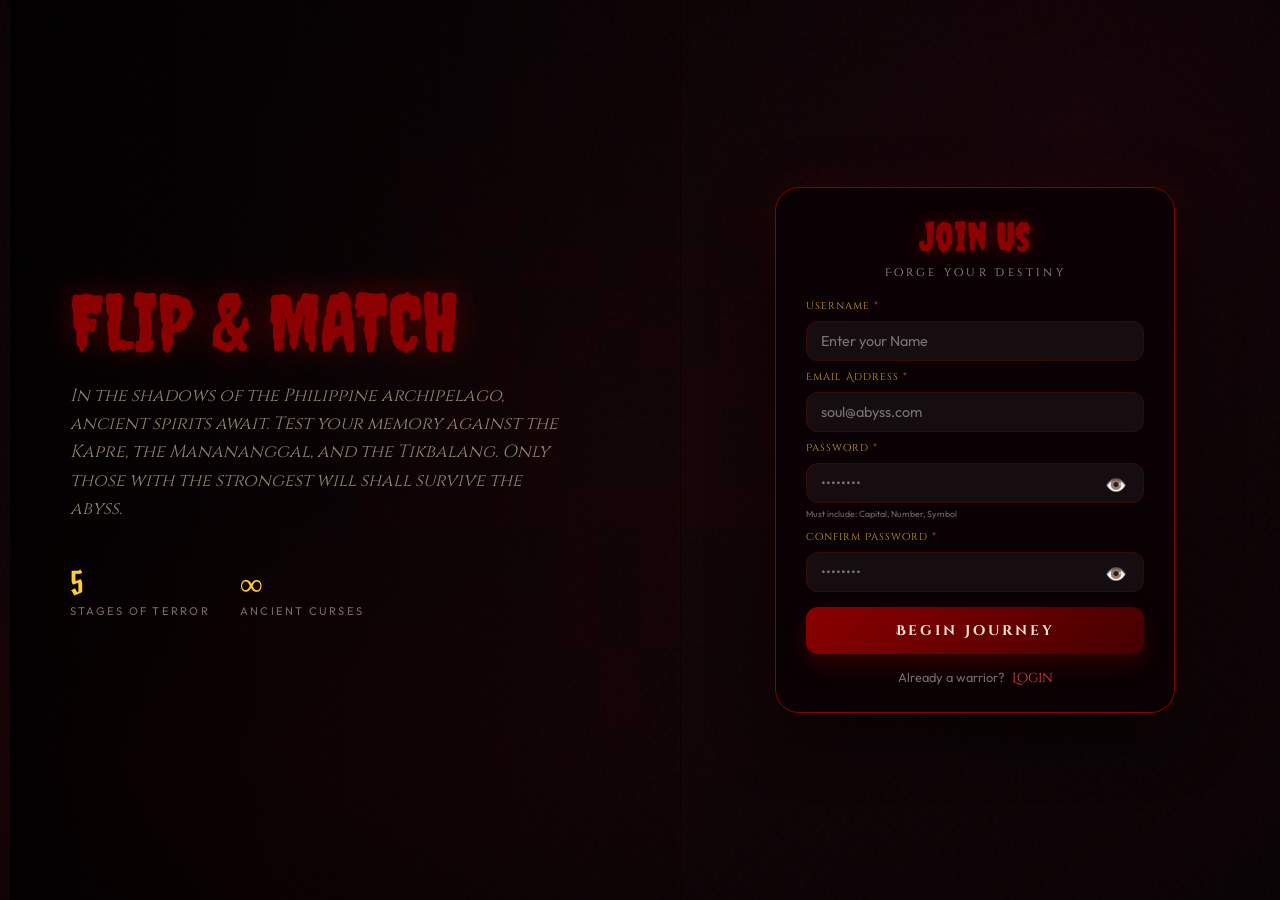
==== auth.html @ 0cf6e31e "updated reset dashboard/history" ====
<!DOCTYPE html>
<html lang="en">
<head>
    <meta charset="UTF-8">
    <meta name="viewport" content="width=device-width, initial-scale=1.0">
    <title>FLIP & MATCH — Authentication</title>
    <link rel="stylesheet" href="style.css">
    <link href="https://fonts.googleapis.com/css2?family=Cinzel+Decorative:wght@400;700;900&family=Cinzel:wght@400;600;700&family=Creepster&family=Pirata+One&family=Outfit:wght@300;400;600&display=swap" rel="stylesheet">
    <style>
        body {
            display: flex;
            align-items: center;
            justify-content: center;
            min-height: 100vh;
            background: var(--shadow);
            margin: 0;
            overflow-x: hidden;
            font-family: 'Outfit', sans-serif;
        }

        .main-container {
            display: flex;
            width: 100%;
            min-height: 100vh;
            position: relative;
            z-index: 10;
        }

        .left-panel {
            display: none; /* Hidden on mobile */
            flex: 1;
            flex-direction: column;
            justify-content: center;
            padding: 60px;
            background: linear-gradient(to right, rgba(0,0,0,0.8), transparent);
            border-right: 1px solid rgba(139, 0, 0, 0.1);
            position: relative;
            overflow: hidden;
        }

        .right-panel {
            flex: 1;
            display: flex;
            align-items: center;
            justify-content: center;
            padding: 20px;
        }

        .auth-wrapper {
            width: 100%;
            max-width: 420px;
            padding: 10px;
        }

        @media (min-width: 992px) {
            .left-panel {
                display: flex;
            }
        }

        /* Cinematic Left Panel Content */
        .brand-section {
            animation: fadeIn 1.5s ease;
        }

        .brand-title {
            font-family: 'Creepster', cursive;
            font-size: 5rem;
            color: var(--blood);
            line-height: 1;
            margin-bottom: 20px;
            text-shadow: 0 0 30px rgba(139, 0, 0, 0.6);
        }

        .brand-lore {
            font-family: 'Cinzel', serif;
            font-size: 1.1rem;
            color: var(--bone-dim);
            max-width: 500px;
            line-height: 1.6;
            font-style: italic;
            opacity: 0.8;
        }

        .brand-stats {
            margin-top: 40px;
            display: flex;
            gap: 30px;
        }

        .stat-item {
            display: flex;
            flex-direction: column;
        }

        .stat-val {
            font-family: 'Pirata One', cursive;
            font-size: 2rem;
            color: var(--gold);
        }

        .stat-label {
            font-size: 0.7rem;
            text-transform: uppercase;
            letter-spacing: 0.2em;
            color: var(--ash);
        }

        .auth-card {
            background: rgba(10, 2, 4, 0.85);
            border: 1px solid var(--blood);
            border-radius: 24px;
            padding: 25px 30px;
            backdrop-filter: blur(20px);
            box-shadow: 0 20px 60px rgba(0, 0, 0, 0.8), 0 0 40px rgba(139, 0, 0, 0.2);
            text-align: center;
            animation: cardAppear 0.8s cubic-bezier(0.16, 1, 0.3, 1);
        }

        @keyframes cardAppear {
            from { opacity: 0; transform: translateY(30px) scale(0.95); }
            to { opacity: 1; transform: translateY(0) scale(1); }
        }

        .auth-logo {
            font-family: 'Creepster', cursive;
            font-size: 2.5rem;
            color: var(--blood);
            margin-bottom: 5px;
            text-shadow: 0 0 20px rgba(139, 0, 0, 0.6);
        }

        .auth-subtitle {
            font-family: 'Cinzel Decorative', serif;
            font-size: 0.7rem;
            letter-spacing: 0.3em;
            color: var(--bone-dim);
            margin-bottom: 20px;
        }

        .form-group {
            margin-bottom: 10px;
            text-align: left;
        }

        .form-label {
            display: block;
            font-family: 'Cinzel Decorative', serif;
            font-size: 0.6rem;
            color: var(--gold-dim);
            margin-bottom: 8px;
            letter-spacing: 0.1em;
        }

        .input-container {
            position: relative;
        }

        .auth-input {
            width: 100%;
            background: rgba(255, 255, 255, 0.05);
            border: 1px solid rgba(139, 0, 0, 0.3);
            border-radius: 12px;
            padding: 10px 14px;
            color: var(--bone);
            font-family: 'Outfit', sans-serif;
            font-size: 0.9rem;
            transition: all 0.3s;
        }

        .auth-input:focus {
            outline: none;
            border-color: var(--blood-bright);
            background: rgba(255, 255, 255, 0.08);
            box-shadow: 0 0 15px rgba(139, 0, 0, 0.3);
        }

        .auth-btn-main {
            width: 100%;
            padding: 14px;
            margin-top: 5px;
            font-family: 'Cinzel Decorative', serif;
            font-weight: 700;
            font-size: 0.9rem;
            letter-spacing: 0.2em;
            background: linear-gradient(135deg, #8b0000 0%, #450000 100%);
            color: var(--bone);
            border: none;
            border-radius: 12px;
            cursor: pointer;
            transition: all 0.3s;
            box-shadow: 0 10px 25px rgba(139, 0, 0, 0.3);
        }

        .auth-btn-main:hover {
            transform: translateY(-2px);
            box-shadow: 0 15px 35px rgba(139, 0, 0, 0.5);
            filter: brightness(1.2);
        }

        .auth-switch {
            margin-top: 15px;
            font-size: 0.8rem;
            color: var(--ash);
        }

        .auth-link {
            color: var(--blood-bright);
            text-decoration: none;
            font-family: 'Cinzel Decorative', serif;
            margin-left: 5px;
            cursor: pointer;
            transition: color 0.2s;
        }

        .auth-link:hover {
            color: var(--gold);
        }

        .back-link {
            display: inline-block;
            margin-top: 25px;
            color: var(--ash);
            text-decoration: none;
            font-size: 0.7rem;
            text-transform: uppercase;
            letter-spacing: 0.1em;
            transition: color 0.2s;
        }

        .back-link:hover {
            color: var(--bone);
        }

        .toggle-password {
            position: absolute;
            right: 12px;
            top: 22px;
            transform: translateY(-50%);
            background: none;
            border: none;
            color: var(--ash);
            cursor: pointer;
            font-size: 1.1rem;
            padding: 5px;
        }

        .error-msg {
            display: none;
            color: var(--blood-bright);
            font-size: 0.6rem;
            margin-top: 5px;
            font-family: 'Cinzel', serif;
            letter-spacing: 0.05em;
            animation: fadeIn 0.3s ease;
        }

        .form-group.invalid .error-msg {
            display: block;
        }

        .form-group.invalid .auth-input {
            border-color: var(--blood-bright);
            background: rgba(139, 0, 0, 0.1);
        }

        /* Decorative elements */
        .bg-pentagram {
            position: fixed;
            font-size: 40rem;
            color: var(--blood);
            opacity: 0.03;
            z-index: 1;
            pointer-events: none;
            animation: rotate 60s linear infinite;
        }

        @keyframes rotate {
            from { transform: rotate(0deg); }
            to { transform: rotate(360deg); }
        }
    </style>
</head>
<body>
    <div class="bg-pentagram">⛧</div>
    <div class="drops" id="drops"></div>
    
    <div class="main-container">
        <!-- LEFT PANEL: Brand & Cinematic Content -->
        <div class="left-panel">
            <div class="brand-section">
                <div class="brand-title">FLIP & MATCH</div>
                <p class="brand-lore">
                    In the shadows of the Philippine archipelago, ancient spirits await. 
                    Test your memory against the Kapre, the Manananggal, and the Tikbalang. 
                    Only those with the strongest will shall survive the abyss.
                </p>
                
                <div class="brand-stats">
                    <div class="stat-item">
                        <span class="stat-val">5</span>
                        <span class="stat-label">Stages of Terror</span>
                    </div>
                    <div class="stat-item">
                        <span class="stat-val">∞</span>
                        <span class="stat-label">Ancient Curses</span>
                    </div>
                </div>
            </div>
        </div>

        <!-- RIGHT PANEL: Authentication -->
        <div class="right-panel">
            <div class="auth-wrapper">
        <!-- LOGIN PANEL -->
        <form id="loginPanel" class="auth-card" style="display: none;" onsubmit="handleLoginAction(event)">
            <div class="auth-logo">Flip & Match</div>
            <div class="auth-subtitle">Enter the Darkness</div>
            
            <div class="form-group">
                <label class="form-label">Username or Email <span style="color:var(--blood-bright)">*</span></label>
                <div class="input-container">
                    <input type="text" id="loginIdentifier" class="auth-input" placeholder="Your identity..." required>
                </div>
                <span class="error-msg">This field is required warrior!</span>
            </div>
            
            <div class="form-group">
                <label class="form-label">Password <span style="color:var(--blood-bright)">*</span></label>
                <div class="input-container">
                    <input type="password" id="loginPassword" class="auth-input" placeholder="••••••••" required>
                    <button type="button" class="toggle-password" onclick="togglePass('loginPassword', this)">👁️</button>
                </div>
                <span class="error-msg">Speak the secret word! (Required)</span>
            </div>
            
            <div class="form-group" style="margin-top: -10px; margin-bottom: 25px;">
                <span class="auth-link" style="font-size: 0.65rem; opacity: 0.8;" onclick="handleForgotPass()">Forgot Password?</span>
            </div>
            
            <button type="submit" class="auth-btn-main">Login to Battle</button>
            
            <div class="auth-switch">
                New to the abyss? <span class="auth-link" onclick="toggleAuth('register')">Create Account</span>
            </div>
        </form>

        <!-- REGISTER PANEL -->
        <form id="registerPanel" class="auth-card" onsubmit="handleRegisterAction(event)">
            <div class="auth-logo">Join Us</div>
            <div class="auth-subtitle">Forge your Destiny</div>
            
            <div class="form-group">
                <label class="form-label">Username <span style="color:var(--blood-bright)">*</span></label>
                <div class="input-container">
                    <input type="text" id="regUsername" class="auth-input" placeholder="Enter your Name" required>
                </div>
                <span class="error-msg">You must have a name to survive.</span>
            </div>
            
            <div class="form-group">
                <label class="form-label">Email Address <span style="color:var(--blood-bright)">*</span></label>
                <div class="input-container">
                    <input type="email" id="regEmail" class="auth-input" placeholder="soul@abyss.com" required>
                </div>
                <span class="error-msg">A soul needs an email address.</span>
            </div>
            
            <div class="form-group">
                <label class="form-label">Password <span style="color:var(--blood-bright)">*</span></label>
                <div class="input-container">
                    <input type="password" id="regPassword" class="auth-input" placeholder="••••••••" required>
                    <button type="button" class="toggle-password" onclick="togglePass('regPassword', this)">👁️</button>
                </div>
                <div id="pwRequirements" style="font-size: 0.55rem; color: var(--ash); margin-top: 5px; line-height: 1.4;">
                    Must include: <span id="reqCap">Capital</span>, <span id="reqNum">Number</span>, <span id="reqSym">Symbol</span>
                </div>
                <span class="error-msg">Password is required!</span>
            </div>

            <div class="form-group">
                <label class="form-label">Confirm Password <span style="color:var(--blood-bright)">*</span></label>
                <div class="input-container">
                    <input type="password" id="regPasswordConfirm" class="auth-input" placeholder="••••••••" required>
                    <button type="button" class="toggle-password" onclick="togglePass('regPasswordConfirm', this)">👁️</button>
                </div>
                <span class="error-msg">Please confirm your password.</span>
            </div>
            
            <button type="submit" class="auth-btn-main">Begin Journey</button>
            
            <div class="auth-switch">
                Already a warrior? <span class="auth-link" onclick="toggleAuth('login')">Login</span>
            </div>
        </form>
            </div> <!-- End of auth-wrapper -->
        </div> <!-- End of right-panel -->
    </div> <!-- End of main-container -->

    <script src="api.js"></script>
    <script>
        function toggleAuth(mode) {
            const login = document.getElementById('loginPanel');
            const register = document.getElementById('registerPanel');
            
            if (mode === 'register') {
                login.style.display = 'none';
                register.style.display = 'block';
            } else {
                login.style.display = 'block';
                register.style.display = 'none';
            }
        }

        function togglePass(id, btn) {
            const input = document.getElementById(id);
            if (input.type === 'password') {
                input.type = 'text';
                btn.textContent = '🙈';
            } else {
                input.type = 'password';
                btn.textContent = '👁️';
            }
        }

        async function handleLoginAction(e) {
            if (e) e.preventDefault();
            
            // Clear previous errors
            document.querySelectorAll('.form-group').forEach(g => g.classList.remove('invalid'));

            const id = document.getElementById('loginIdentifier').value;
            const pass = document.getElementById('loginPassword').value;
            
            let hasError = false;
            if (!id) {
                document.getElementById('loginIdentifier').closest('.form-group').classList.add('invalid');
                hasError = true;
            }
            if (!pass) {
                document.getElementById('loginPassword').closest('.form-group').classList.add('invalid');
                hasError = true;
            }

            if (hasError) return;
            
            const btn = document.querySelector('#loginPanel .auth-btn-main');
            btn.disabled = true;
            btn.textContent = 'Verifying...';
            
            const result = await gameAPI.login(id, pass);
            
            if (result.success) {
                // Clear old game data to ensure fresh start for new user
                localStorage.removeItem('flipmatch_progress');
                localStorage.removeItem('flipmatch_stats');
                localStorage.removeItem('flipmatch_inventory');
                window.location.href = 'index.html';
            } else {
                alert(result.error);
                btn.disabled = false;
                btn.textContent = 'Login to Battle';
            }
        }

        async function handleRegisterAction(e) {
            if (e) e.preventDefault();

            // Clear previous errors
            document.querySelectorAll('.form-group').forEach(g => g.classList.remove('invalid'));

            const user = document.getElementById('regUsername').value;
            const email = document.getElementById('regEmail').value;
            const pass = document.getElementById('regPassword').value;
            const confirmPass = document.getElementById('regPasswordConfirm').value;
            
            let hasError = false;
            if (!user) {
                document.getElementById('regUsername').closest('.form-group').classList.add('invalid');
                hasError = true;
            }
            if (!email) {
                document.getElementById('regEmail').closest('.form-group').classList.add('invalid');
                hasError = true;
            }
            if (!pass) {
                document.getElementById('regPassword').closest('.form-group').classList.add('invalid');
                hasError = true;
            }
            if (!confirmPass) {
                document.getElementById('regPasswordConfirm').closest('.form-group').classList.add('invalid');
                hasError = true;
            }

            if (hasError) return;

            if (pass !== confirmPass) {
                alert('Passwords do not match');
                return;
            }

            // Security Validation
            const hasCap = /[A-Z]/.test(pass);
            const hasNum = /[0-9]/.test(pass);
            const hasSym = /[!@#$%^&*(),.?":{}|<>]/.test(pass);

            if (!hasCap || !hasNum || !hasSym) {
                alert('Password must contain at least one capital letter, one number, and one symbol.');
                return;
            }
            
            const btn = document.querySelector('#registerPanel .auth-btn-main');
            btn.disabled = true;
            btn.textContent = 'Creating...';
            
            const result = await gameAPI.register(user, email, pass);
            
            if (result.success) {
                // Clear old game data for new warrior
                localStorage.removeItem('flipmatch_progress');
                localStorage.removeItem('flipmatch_stats');
                localStorage.removeItem('flipmatch_inventory');
                
                alert('Registration successful! Please login to start your journey.');
                btn.disabled = false;
                btn.textContent = 'Begin Journey';
                toggleAuth('login');
            } else {
                alert(result.error);
                btn.disabled = false;
                btn.textContent = 'Begin Journey';
            }
        }

        function handleForgotPass() {
            alert('To reset your password, please contact the game administrator or check your recovery email for instructions.');
        }

        // Real-time validation feedback
        document.getElementById('regPassword').addEventListener('input', function(e) {
            const v = e.target.value;
            document.getElementById('reqCap').style.color = /[A-Z]/.test(v) ? '#2ecc71' : 'var(--ash)';
            document.getElementById('reqNum').style.color = /[0-9]/.test(v) ? '#2ecc71' : 'var(--ash)';
            document.getElementById('reqSym').style.color = /[!@#$%^&*(),.?":{}|<>]/.test(v) ? '#2ecc71' : 'var(--ash)';
        });

        // Auto redirect if already logged in
        if (gameAPI.isAuthenticated()) {
            window.location.href = 'index.html';
        }

        // Atmospheric Drops
        function spawnDrops(){
            const c=document.getElementById('drops');
            if (!c) return;
            c.innerHTML = '';
            const syms=['🩸','·','∘','⛧','✦','*','♱'];
            for(let i=0;i<35;i++){
                const d=document.createElement('div');
                d.className='drop'; d.textContent=syms[Math.floor(Math.random()*syms.length)];
                d.style.left=Math.random()*100+'vw';
                d.style.fontSize=(0.4+Math.random()*0.9)+'rem';
                d.style.animationDuration=(12+Math.random()*18)+'s';
                d.style.animationDelay='-'+(Math.random()*15)+'s';
                const colors = ['rgba(180,0,0,0.4)', 'rgba(220,50,50,0.3)', 'rgba(120,120,120,0.3)'];
                d.style.color=colors[Math.floor(Math.random()*colors.length)];
                c.appendChild(d);
            }
        }
        window.addEventListener('DOMContentLoaded', spawnDrops);
    </script>
</body>
</html>
---- style.css ----
/* ════════════════════════════════════════════
   ROOT TOKENS
════════════════════════════════════════════ */
:root {
  --blood:        #8b0000;
  --blood-bright: #e74c3c;
  --blood-glow:   rgba(231,76,60,0.5);
  --shadow:       #050102;
  --ink:          #0a0204;
  --glass:        rgba(10, 2, 4, 0.75);
  --glass-bright: rgba(139, 0, 0, 0.1);
  --bone:         #f5e6d3;
  --bone-dim:     #b0a08a;
  --ash:          #7a6a6a;
  --player-clr:   #00d2ff;
  --ai-clr:       #ff4d4d;
  --gold:         #ffcc33;
  --gold-dim:     #c5a02a;
  --heal-clr:     #2ecc71;
  --poison-clr:   #a362ea;
  --card-back:    #150406;
  --card-front:   #080102;
  --border-clr:   rgba(139, 0, 0, 0.3);
 
  --stage-1: #8b0000;
  --stage-2: #5c0099;
  --stage-3: #004488;
  --stage-4: #008844;
  --stage-5: #880000;
}
 
* { 
  box-sizing: border-box; 
  margin: 0; padding: 0; 
  -webkit-tap-highlight-color: transparent;
}
 
html { 
  scroll-behavior: smooth; 
  overflow-x: hidden;
  width: 100%;
}
 
body {
  background: var(--shadow);
  color: var(--bone);
  font-family: 'Crimson Text', serif;
  min-height: 100vh;
  width: 100%;
  overflow-x: hidden;
  cursor: url("data:image/svg+xml,%3Csvg xmlns='http://www.w3.org/2000/svg' width='20' height='20'%3E%3Ccircle cx='10' cy='10' r='5' fill='%238b0000' opacity='0.9'/%3E%3Ccircle cx='10' cy='10' r='2' fill='%23ff0000'/%3E%3C/svg%3E") 10 10, pointer;
  position: relative;
}
 
/* Atmospheric background layers */
body::before {
  content: '';
  position: fixed; inset: 0; z-index: 0; pointer-events: none;
  background:
    radial-gradient(ellipse 70% 50% at 15% 85%, rgba(139,0,0,0.12) 0%, transparent 65%),
    radial-gradient(ellipse 50% 70% at 85% 15%, rgba(80,0,30,0.14) 0%, transparent 65%),
    radial-gradient(ellipse 100% 100% at 50% 50%, rgba(18,4,6,1) 0%, rgba(4,0,2,1) 100%);
}
 
/* Grain overlay */
body::after {
  content: '';
  position: fixed; inset: 0; z-index: 0; pointer-events: none; opacity: 0.45;
  background-image: url("data:image/svg+xml,%3Csvg viewBox='0 0 256 256' xmlns='http://www.w3.org/2000/svg'%3E%3Cfilter id='n'%3E%3CfeTurbulence type='fractalNoise' baseFrequency='0.85' numOctaves='4' stitchTiles='stitch'/%3E%3C/filter%3E%3Crect width='100%25' height='100%25' filter='url(%23n)' opacity='0.05'/%3E%3C/svg%3E");
  animation: grain 0.4s steps(2) infinite;
}
@keyframes grain {
  0%,100% { transform: translate(0,0); }
  25%     { transform: translate(-2px,1px); }
  50%     { transform: translate(1px,-2px); }
  75%     { transform: translate(-1px,-1px); }
}
 
/* ════════════════════════════════════════════
   SCREEN MANAGEMENT
════════════════════════════════════════════ */
.screen {
  display: none;
  position: relative; z-index: 1;
  min-height: 100vh;
}
.screen.active { display: flex; flex-direction: column; align-items: center; }

/* ════════════════════════════════════════════
   BACKEND: AUTH STATUS & HEADER
════════════════════════════════════════════ */
.auth-status-header {
  width: fit-content;
  margin: 10px 0 10px 15px;
  animation: fadeIn 1s ease 0.8s both;
  display: flex;
  flex-direction: column;
  align-items: flex-start;
}

.auth-prompt-box {
  width: 100%;
  background: rgba(139, 0, 0, 0.05);
  border: 1px dashed var(--border-clr);
  border-radius: 16px;
  padding: 25px;
  display: flex;
  flex-direction: column;
  align-items: center;
  justify-content: center;
  gap: 15px;
  transition: all 0.3s;
}

.auth-prompt-box:hover {
  background: rgba(139, 0, 0, 0.1);
  border-color: var(--blood);
}

.auth-prompt-text {
  font-size: 0.75rem;
  color: var(--ash);
  font-style: italic;
}

.auth-link-btn {
  display: inline-block;
  padding: 12px 30px;
  font-size: 0.7rem;
  text-decoration: none;
}

.user-profile-badge {
  display: flex;
  justify-content: flex-start;
  align-items: center;
  width: auto;
  background: transparent;
  border: none;
  padding: 8px 0;
  transition: all 0.3s;
}

/* Match History Items */
.history-item {
  background: rgba(139, 0, 0, 0.05);
  border: 1px solid rgba(139, 0, 0, 0.15);
  border-radius: 12px;
  padding: 16px;
  margin-bottom: 12px;
  display: flex;
  flex-direction: column;
  gap: 10px;
  transition: all 0.3s cubic-bezier(0.4, 0, 0.2, 1);
  position: relative;
  overflow: hidden;
}

.history-item::before {
  content: '';
  position: absolute;
  left: 0; top: 0; bottom: 0;
  width: 4px;
  background: var(--blood);
  opacity: 0.5;
}

.history-item:hover {
  background: rgba(139, 0, 0, 0.1);
  border-color: var(--blood-bright);
  transform: translateX(5px);
  box-shadow: 0 5px 15px rgba(0,0,0,0.3);
}

.hi-main {
  display: flex;
  justify-content: space-between;
  align-items: center;
}

.hi-result {
  font-family: 'Cinzel Decorative', serif;
  font-weight: bold;
  font-size: 0.8rem;
  letter-spacing: 0.05em;
  padding: 4px 12px;
  border-radius: 4px;
  text-transform: uppercase;
}

.hi-result.win { 
  color: var(--gold); 
  background: rgba(255, 204, 51, 0.1);
  border: 1px solid rgba(255, 204, 51, 0.2);
}

.hi-result.lose { 
  color: var(--blood-bright); 
  background: rgba(139, 0, 0, 0.1);
  border: 1px solid rgba(139, 0, 0, 0.2);
}

.hi-stage {
  color: var(--bone);
  font-family: 'Cinzel Decorative', serif;
  font-size: 0.75rem;
  text-transform: uppercase;
}

.hi-details {
  display: grid;
  grid-template-columns: repeat(3, 1fr);
  gap: 10px;
  font-size: 0.65rem;
  color: var(--bone-dim);
  border-top: 1px solid rgba(255,255,255,0.05);
  padding-top: 8px;
}

.hi-detail-item {
  display: flex;
  flex-direction: column;
  gap: 2px;
}

.hi-label {
  color: var(--ash);
  font-size: 0.55rem;
  text-transform: uppercase;
}

.hi-date {
  font-size: 0.6rem;
  color: var(--ash);
  text-align: right;
  font-style: italic;
  margin-top: 4px;
}

.user-badge-content {
  display: flex;
  align-items: center;
  gap: 15px;
}

.user-badge-avatar {
  font-size: 1.8rem;
  filter: drop-shadow(0 0 8px var(--blood));
}

.user-badge-info {
  display: flex;
  flex-direction: column;
  text-align: left;
}

.user-badge-name {
  font-family: 'Cinzel Decorative', serif;
  font-size: 0.9rem;
  color: var(--gold);
  font-weight: bold;
}

.user-badge-tag {
  font-size: 0.6rem;
  color: var(--ash);
  letter-spacing: 0.05em;
}

.logout-minimal-btn {
  background: transparent;
  border: 1px solid rgba(139, 0, 0, 0.4);
  color: var(--ash);
  padding: 6px 12px;
  border-radius: 6px;
  font-size: 0.55rem;
  font-family: 'Cinzel Decorative', serif;
  cursor: pointer;
  transition: all 0.2s;
}

.logout-minimal-btn:hover {
  background: var(--blood);
  color: var(--bone);
  border-color: var(--blood-bright);
}

/* ════════════════════════════════════════════
   TITLE SCREEN
════════════════════════════════════════════ */
#titleScreen {
  justify-content: center;
  padding: 20px 20px 40px;
  gap: 0;
}
 
.title-bg-art {
  position: fixed; inset: 0; z-index: 0;
  display: flex; align-items: center; justify-content: center;
  font-size: 28vw; opacity: 0.03; pointer-events: none;
  animation: titleDrift 12s ease-in-out infinite alternate;
  filter: blur(2px);
}
@keyframes titleDrift {
  from { transform: scale(1) rotate(-3deg); }
  to   { transform: scale(1.08) rotate(3deg); }
}
 
.title-content {
  position: relative; z-index: 1;
  display: flex; flex-direction: column; align-items: center;
  gap: 12px; text-align: center; 
  width: 100%;
  max-width: 600px;
  padding: 0 15px;
}
 
.title-eyebrow {
  font-family: 'Cinzel Decorative', serif;
  font-weight: 700;
  font-size: 0.9rem;
  letter-spacing: 0.4em;
  color: var(--blood-bright);
  text-transform: uppercase;
  animation: fadeInDown 0.8s ease both;
  text-shadow: 0 0 10px rgba(139,0,0,0.3);
}
.game-title {
  font-family: 'Creepster', cursive;
  font-size: clamp(2rem, 10vw, 4.5rem);
  color: var(--blood);
  line-height: 1.05;
  letter-spacing: 0.05em;
  text-transform: uppercase;
  text-shadow:
    0 0 20px rgba(139,0,0,1),
    0 0 40px rgba(139,0,0,0.8),
    0 0 80px rgba(139,0,0,0.4),
    4px 4px 0 #000;
  animation: titlePulse 3s ease-in-out infinite alternate, fadeInDown 1s ease 0.2s both;
  filter: drop-shadow(0 0 10px rgba(0,0,0,0.5));
  word-wrap: break-word;
  max-width: 100%;
}
@keyframes titlePulse {
  from { text-shadow: 0 0 40px rgba(139,0,0,1), 0 0 80px rgba(139,0,0,0.5), 3px 3px 0 #000; }
  to   { text-shadow: 0 0 60px rgba(192,57,43,1), 0 0 120px rgba(192,57,43,0.7), 0 0 200px rgba(139,0,0,0.3), 3px 3px 0 #000; }
}
.title-sub {
  font-size: clamp(0.85rem, 2.5vw, 1.1rem);
  font-style: italic; color: var(--bone-dim);
  letter-spacing: 0.08em;
  animation: fadeInDown 1s ease 0.4s both;
}
 
.title-divider {
  width: 80%; max-width: 400px; height: 1px;
  background: linear-gradient(90deg, transparent, var(--blood), transparent);
  animation: fadeIn 1s ease 0.6s both;
}
 
.title-story {
  font-size: 0.9rem; color: var(--bone-dim); font-style: italic;
  max-width: 400px; line-height: 1.6;
  animation: fadeIn 1s ease 0.8s both;
}

/* User Header (Logged in) */
.user-header {
  display: flex;
  justify-content: space-between;
  align-items: center;
  background: rgba(0, 0, 0, 0.6);
  border: 1px solid var(--gold);
  border-radius: 12px;
  padding: 10px 20px;
  width: 100%;
  max-width: 380px;
  margin-bottom: 10px;
}

.user-header-info {
  display: flex;
  align-items: center;
  gap: 12px;
}

.user-header-avatar {
  font-size: 1.5rem;
  filter: drop-shadow(0 0 5px var(--gold));
}

.user-header-name {
  font-family: 'Cinzel Decorative', serif;
  font-size: 0.8rem;
  color: var(--gold);
  font-weight: bold;
}

.logout-header-btn {
  background: rgba(139, 0, 0, 0.4);
  border: 1px solid var(--blood);
  color: var(--bone);
  padding: 6px 15px;
  border-radius: 6px;
  font-size: 0.55rem;
  cursor: pointer;
  font-family: 'Cinzel Decorative', serif;
  transition: all 0.2s;
}

.logout-header-btn:hover {
  background: rgba(139, 0, 0, 0.7);
  border-color: var(--blood-bright);
}
 
.title-stats-bar {
  display: flex; 
  gap: clamp(10px, 4vw, 30px);
  flex-wrap: wrap; 
  justify-content: center;
  background: rgba(0,0,0,0.65);
  border: 1px solid rgba(139,0,0,0.5);
  border-radius: 8px; 
  padding: 10px 25px;
  width: 100%;
  max-width: 480px;
  margin: 5px 0;
  animation: fadeIn 1s ease 1s both;
  box-shadow: 0 4px 15px rgba(0,0,0,0.5);
}

.ts-item {
  font-family: 'Cinzel Decorative', serif;
  font-size: 0.68rem; 
  color: var(--bone);
  letter-spacing: 0.08em;
  white-space: nowrap;
  display: flex;
  align-items: center;
}

.ts-val { 
  color: var(--blood-bright); 
  margin-right: 6px; 
  font-weight: 700; 
  font-size: 0.85rem;
  text-shadow: 0 0 5px #000, 0 0 15px rgba(139, 0, 0, 0.6);
}
 
.btn-primary {
  font-family: 'Cinzel Decorative', serif;
  font-size: 0.85rem; letter-spacing: 0.2em;
  padding: 16px 42px;
  background: linear-gradient(135deg, #8b0000 0%, #450000 100%);
  border: 1px solid rgba(231,76,60,0.6);
  color: var(--bone); border-radius: 4px; cursor: pointer;
  text-transform: uppercase;
  box-shadow: 0 4px 20px rgba(0,0,0,0.6), inset 0 0 15px rgba(231,76,60,0.2);
  transition: all 0.3s cubic-bezier(0.4, 0, 0.2, 1);
  position: relative; overflow: hidden;
  animation: fadeInUp 1s ease 1.2s both;
}
.btn-primary::after {
  content: ''; position: absolute; inset: 0;
  background: linear-gradient(90deg, transparent, rgba(255,255,255,0.1), transparent);
  transform: translateX(-100%); transition: transform 0.6s;
}
.btn-primary:hover {
  transform: translateY(-3px) scale(1.02);
  border-color: #ff4d4d;
  box-shadow: 0 10px 40px rgba(139,0,0,0.5), inset 0 0 25px rgba(231,76,60,0.3);
  color: #fff;
}
.btn-primary:hover::after { transform: translateX(100%); }
.btn-primary:active { transform: scale(0.96) translateY(0); }
 
.btn-secondary {
  font-family: 'Cinzel Decorative', serif;
  font-size: 0.65rem; letter-spacing: 0.15em;
  padding: 12px 20px;
  background: rgba(139, 0, 0, 0.08);
  backdrop-filter: blur(4px);
  border: 1px solid var(--border-clr);
  color: var(--bone-dim); border-radius: 4px; cursor: pointer;
  text-transform: uppercase; transition: all 0.25s;
  white-space: nowrap;
  flex: 1 1 auto;
  min-width: 110px;
}
.btn-secondary:hover {
  background: rgba(139, 0, 0, 0.2);
  border-color: var(--blood-bright);
  color: var(--bone);
  transform: translateY(-1px);
  box-shadow: 0 4px 15px rgba(0,0,0,0.4);
}

/* ════════════════════════════════════════════
   BACKEND: DASHBOARD & HUD
════════════════════════════════════════════ */
.dashboard-side {
  display: flex;
  flex-direction: column;
  gap: 12px;
  background: transparent;
  padding: 5px;
}

.dash-user-title {
  font-family: 'Cinzel Decorative', serif;
  font-size: 0.7rem;
  color: var(--gold);
  letter-spacing: 0.1em;
  margin-bottom: 5px;
  text-transform: uppercase;
  border-bottom: 1px solid var(--border-clr);
  padding-bottom: 5px;
}

.dash-performance {
  display: flex;
  align-items: center;
  gap: 12px;
  background: rgba(0, 0, 0, 0.3);
  border-radius: 8px;
  padding: 10px;
  border: 1px solid rgba(255, 255, 255, 0.05);
}

.perf-ring {
  width: 40px;
  height: 40px;
  border-radius: 50%;
  border: 2px solid var(--blood);
  display: flex;
  align-items: center;
  justify-content: center;
  font-family: 'Cinzel Decorative', serif;
  font-size: 0.65rem;
  color: var(--blood-bright);
  box-shadow: 0 0 8px var(--blood-glow);
}

.perf-info {
  display: flex;
  flex-direction: column;
}

.perf-label {
  font-size: 0.55rem;
  color: var(--ash);
  text-transform: uppercase;
}

.perf-val {
  font-size: 0.8rem;
  color: var(--bone);
  font-weight: bold;
}

.best-stage-card {
  background: linear-gradient(135deg, rgba(139, 0, 0, 0.1) 0%, rgba(10, 2, 4, 0.8) 100%);
  border: 1px solid rgba(139, 0, 0, 0.3);
  border-radius: 12px;
  padding: 18px;
  margin-bottom: 10px;
  position: relative;
  box-shadow: 0 10px 20px rgba(0,0,0,0.4);
}


.bsc-title {
  font-family: 'Cinzel Decorative', serif;
  font-size: 0.75rem;
  color: var(--gold);
  margin-bottom: 12px;
  letter-spacing: 0.1em;
  text-transform: uppercase;
  display: flex;
  align-items: center;
  gap: 8px;
}

.bsc-grid {
  display: grid;
  grid-template-columns: 1fr 1fr;
  gap: 15px;
}

.bsc-item {
  display: flex;
  flex-direction: column;
  gap: 3px;
}

.bsc-label {
  font-size: 0.5rem;
  color: var(--ash);
  text-transform: uppercase;
  letter-spacing: 0.05em;
}

.bsc-val {
  font-size: 0.85rem;
  color: var(--bone);
  font-family: 'Cinzel', serif;
}

.dash-section-header {
  display: flex;
  align-items: center;
  gap: 10px;
  font-family: 'Cinzel Decorative', serif;
  font-size: 0.7rem;
  color: var(--ash);
  margin: 15px 0 10px;
  letter-spacing: 0.15em;
  text-transform: uppercase;
}

.dash-section-header::after {
  content: '';
  flex: 1;
  height: 1px;
  background: linear-gradient(90deg, var(--border-clr), transparent);
}

.recent-descent-item {
  display: flex;
  justify-content: space-between;
  align-items: center;
  padding: 12px;
  background: rgba(255, 255, 255, 0.02);
  border-radius: 6px;
  margin-bottom: 6px;
  transition: background 0.2s;
  border-left: 2px solid transparent;
}

.recent-descent-item:hover {
  background: rgba(255, 255, 255, 0.05);
  border-left-color: var(--blood);
}

.rdi-stage { 
  color: var(--bone-dim); 
  font-family: 'Cinzel Decorative', serif;
  font-size: 0.65rem;
}

.rdi-pts { 
  color: var(--ash); 
  font-size: 0.55rem;
  margin-top: 2px;
}

.rdi-date { 
  color: var(--ash); 
  font-size: 0.6rem; 
  font-style: italic;
}

.history-side-list {
  display: flex;
  flex-direction: column;
  gap: 8px;
  margin-top: 5px;
}

.side-history-item {
  background: rgba(139, 0, 0, 0.05);
  border: 1px solid rgba(255, 255, 255, 0.03);
  border-radius: 8px;
  padding: 10px 12px;
  display: flex;
  flex-direction: column;
  gap: 4px;
  transition: all 0.2s;
  border-left: 3px solid transparent;
}

.side-history-item:hover {
  background: rgba(139, 0, 0, 0.1);
  border-color: rgba(139, 0, 0, 0.2);
  transform: translateX(3px);
}

.side-history-item.win { border-left-color: var(--gold); }
.side-history-item.lose { border-left-color: var(--blood-bright); }

.shi-main {
  display: flex;
  justify-content: space-between;
  align-items: center;
}

.shi-stage {
  font-family: 'Cinzel Decorative', serif;
  font-size: 0.65rem;
  color: var(--bone);
}

.shi-result {
  font-size: 0.55rem;
  text-transform: uppercase;
  font-weight: bold;
  letter-spacing: 0.05em;
}

.shi-details {
  display: flex;
  justify-content: space-between;
  font-size: 0.55rem;
  color: var(--ash);
  font-style: italic;
}

.shi-date {
  font-size: 0.55rem;
  color: var(--ash);
  opacity: 0.8;
}

.history-container::-webkit-scrollbar {
  width: 4px;
}

.history-container::-webkit-scrollbar-thumb {
  background: var(--blood);
  border-radius: 10px;
}
 
.stage-section {
  width: 100%;
  margin: 15px 0 10px;
}

.section-header {
  margin-bottom: 8px;
}

.section-title {
  font-family: 'Cinzel Decorative', serif;
  font-size: 0.7rem;
  letter-spacing: 0.25em;
  color: var(--blood-bright);
  text-shadow: 0 0 5px #000, 0 0 10px rgba(139, 0, 0, 0.4);
  text-align: center;
}

.stage-select-grid {
  display: flex;
  flex-wrap: wrap;
  justify-content: center;
  gap: 14px; 
  width: 100%; 
  max-width: 480px;
  padding: 10px 0;
  margin: 0 auto;
  animation: fadeIn 1s ease 1s both;
}
 
.stage-btn {
  font-family: 'Cinzel Decorative', serif;
  padding: 16px 12px; border-radius: 8px;
  background: var(--glass);
  backdrop-filter: blur(8px);
  border: 1px solid var(--border-clr);
  cursor: pointer;
  text-align: center; transition: all 0.3s cubic-bezier(0.4, 0, 0.2, 1);
  position: relative; overflow: hidden;
  flex: 1 1 130px;
  max-width: 150px;
  box-shadow: 0 4px 15px rgba(0,0,0,0.4);
}
.stage-btn:not(.locked):hover {
  transform: translateY(-5px);
  border-color: var(--blood-bright);
  box-shadow: 0 12px 30px rgba(139,0,0,0.3);
  background: rgba(139, 0, 0, 0.15);
}
.stage-btn .stage-num {
  font-size: 1.4rem; display: block; margin-bottom: 4px;
}
.stage-btn .stage-name {
  font-size: 0.52rem; letter-spacing: 0.1em;
  text-transform: uppercase; display: block; margin-bottom: 2px;
}
.stage-btn .stage-pairs {
  font-size: 0.48rem; color: var(--ash);
  font-family: 'Crimson Text', serif; font-style: italic;
}
.stage-btn.locked {
  opacity: 0.35; cursor: not-allowed;
  filter: grayscale(1);
}
.stage-btn.locked::after {
  content: '🔒'; position: absolute;
  top: 4px; right: 6px; font-size: 0.8rem;
}
.stage-btn.cleared::before {
  content: '✓'; position: absolute;
  top: 4px; right: 7px; font-size: 0.7rem;
  font-family: 'Cinzel Decorative', serif;
  color: var(--blood-bright);
  text-shadow: 0 0 5px #000;
}
 
/* ════════════════════════════════════════════
   GAME SCREEN
════════════════════════════════════════════ */
#gameScreen {
  padding: 12px 14px 36px;
  gap: 10px;
  max-width: 980px; margin: 0 auto; width: 100%;
}
 
/* Stage banner */
.stage-banner {
  width: 100%; text-align: center;
  padding: 6px 0 2px;
}
.stage-banner-title {
  font-family: 'Cinzel Decorative', serif;
  font-size: clamp(0.55rem, 1.5vw, 0.8rem);
  letter-spacing: 0.2em; color: var(--ash);
  text-transform: uppercase;
}
.stage-banner-name {
  font-family: 'Metal Mania', cursive;
  font-size: clamp(1.6rem, 5vw, 2.4rem);
  color: var(--bone);
  text-shadow: 0 0 25px rgba(139,0,0,0.8), 2px 2px 0 #000;
  line-height: 1;
  letter-spacing: 0.05em;
}
 
/* ── BATTLE HUD ── */
.battle-hud {
  width: 100%;
  display: grid;
  grid-template-columns: 1fr auto 1fr;
  align-items: center;
  gap: clamp(8px, 2vw, 16px);
  background: transparent;
  border: none;
  padding: clamp(12px, 3vw, 24px);
  position: relative;
  box-shadow: none;
}

@media (max-width: 600px) {
  .battle-hud {
    grid-template-columns: 1fr 1fr;
    grid-template-rows: auto auto;
    padding: 12px;
  }
  .vs-col {
    grid-column: 1 / span 2;
    order: -1;
    flex-direction: row;
    margin-bottom: 4px;
  }
  .vs-badge { font-size: 1.2rem; }
  .turn-indicator { bottom: -18px; }
}
 
.fighter { display: flex; flex-direction: column; gap: 8px; align-items: center; text-align: center; }
 
.fighter-name {
  font-family: 'Cinzel Decorative', serif;
  font-size: clamp(0.6rem, 1.5vw, 0.85rem);
  letter-spacing: 0.07em;
}
.fighter.player .fighter-name { color: var(--player-clr); }
.fighter.enemy  .fighter-name { color: var(--ai-clr); }
 
/* ── Fighter Avatars (pixel art images) ── */
.fighter-avatar {
  display: flex;
  align-items: center;
  justify-content: center;
  line-height: 1;
}

.fighter-avatar img {
  width: clamp(85px, 16vw, 130px);
  height: clamp(85px, 16vw, 130px);
  object-fit: cover;
  object-position: center top;
  border-radius: 10px;
  image-rendering: pixelated;
  image-rendering: crisp-edges;
  display: block;
  transition: border-color 0.4s, box-shadow 0.3s;
}

.fighter.player .fighter-avatar img {
  border: 2px solid var(--player-clr);
}

.fighter.enemy .fighter-avatar img {
  border: 2px solid var(--ai-clr);
  box-shadow: 0 0 12px rgba(231,76,60,0.4), 0 0 4px rgba(0,0,0,0.8);
}

/* Avatar hit flash */
@keyframes avatarHit {
  0%,100% { filter: brightness(1); }
  40%     { filter: brightness(2.2) saturate(2); }
}
.fighter-avatar img.avatar-hit { animation: avatarHit 0.35s ease; }

/* Boss stage: gold border on enemy */
body.boss-stage .fighter.enemy .fighter-avatar img {
  border-color: var(--gold);
  box-shadow: 0 0 18px rgba(240,192,64,0.6);
}


.hp-track {
  width: 100%; height: 14px;
  background: rgba(0,0,0,0.4);
  border: 1px solid rgba(255,255,255,0.05);
  border-radius: 4px; overflow: hidden;
  box-shadow: inset 0 2px 4px rgba(0,0,0,0.5);
}
.hp-fill {
  height: 100%;
  transition: width 0.6s cubic-bezier(0.22, 1, 0.36, 1);
  position: relative;
}
.hp-fill::after {
  content: ''; position: absolute; inset: 2px;
  background: linear-gradient(180deg, rgba(255,255,255,0.22) 0%, transparent 100%);
  border-radius: 99px;
}
.fighter.player .hp-fill {
  background: linear-gradient(90deg, #1565c0, var(--player-clr));
  box-shadow: 0 0 8px rgba(79,195,247,0.4);
}
.fighter.enemy .hp-fill {
  float: right;
  background: linear-gradient(90deg, var(--ai-clr), #ff8888);
  box-shadow: 0 0 8px rgba(231,76,60,0.4);
}
.hp-fill.low {
  background: linear-gradient(90deg, #5a0000, #ff3333) !important;
  animation: hpLowPulse 1s ease-in-out infinite alternate;
}
@keyframes hpLowPulse {
  from { box-shadow: 0 0 4px rgba(255,50,50,0.4); }
  to   { box-shadow: 0 0 16px rgba(255,50,50,0.9); }
}
@keyframes hpDamage {
  0%,100% { filter: brightness(1); }
  35%     { filter: brightness(3) saturate(2.5); }
}
@keyframes hpHeal {
  0%,100% { filter: brightness(1); }
  40%     { filter: brightness(2) hue-rotate(90deg); }
}
.hp-fill.dmg-anim  { animation: hpDamage 0.4s ease; }
.hp-fill.heal-anim { animation: hpHeal 0.5s ease; }
 
.hp-row {
  display: flex; justify-content: space-between;
  width: 100%;
  font-family: 'Cinzel Decorative', serif;
  font-size: clamp(0.55rem, 1.3vw, 0.75rem);
}
.hp-cur { color: var(--bone); }
.hp-max { color: var(--ash); }
 
/* Power-up indicators */
.fighter-buffs {
  display: flex; gap: 4px; flex-wrap: wrap; min-height: 16px;
}
.buff-pip {
  font-size: 0.7rem; padding: 1px 5px;
  border-radius: 99px; border: 1px solid rgba(240,192,64,0.4);
  background: rgba(240,192,64,0.1); color: var(--gold);
  font-family: 'Cinzel Decorative', serif; font-size: 0.42rem;
  letter-spacing: 0.05em; white-space: nowrap;
  animation: buffPip 0.4s ease;
}
@keyframes buffPip { from { transform: scale(0); } to { transform: scale(1); } }
 
.vs-col {
  display: flex; flex-direction: column;
  align-items: center; justify-content: center; gap: 6px;
  padding: 0 4px;
}
.vs-badge {
  font-family: 'Cinzel Decorative', serif;
  font-size: clamp(0.75rem, 2vw, 1.1rem);
  color: var(--blood-bright);
  text-shadow: 0 0 12px var(--blood-glow);
}
 
/* Combo badge */
.combo-badge {
  font-family: 'Cinzel Decorative', serif;
  font-size: clamp(0.4rem, 1vw, 0.55rem);
  padding: 3px 8px; border-radius: 99px;
  border: 1px solid rgba(240,192,64,0.4);
  background: rgba(240,192,64,0.1); color: var(--gold);
  opacity: 0; transform: scale(0.8);
  transition: opacity 0.2s, transform 0.2s;
  white-space: nowrap;
}
.combo-badge.visible { opacity: 1; transform: scale(1); }
.combo-badge.tier-2 { border-color: rgba(255,160,0,0.6); background: rgba(255,140,0,0.15); color: #ffaa00; }
.combo-badge.tier-3 { border-color: rgba(255,80,0,0.7); background: rgba(255,60,0,0.18); color: #ff7722;
  box-shadow: 0 0 10px rgba(255,80,0,0.4); }
.combo-badge.tier-4 { border-color: rgba(200,0,200,0.8); background: rgba(180,0,200,0.2); color: #ee44ee;
  box-shadow: 0 0 16px rgba(200,0,200,0.5); animation: comboPulse 0.6s ease-in-out infinite alternate; }
@keyframes comboPulse {
  from { transform: scale(1); }
  to   { transform: scale(1.12); }
}
@keyframes comboPop {
  0%  { transform: scale(1); }
  40% { transform: scale(1.5) rotate(-5deg); }
  70% { transform: scale(0.9) rotate(3deg); }
  100%{ transform: scale(1); }
}
 
.turn-indicator {
  position: absolute; bottom: -13px; left: 50%; transform: translateX(-50%);
  font-family: 'Cinzel Decorative', serif; font-size: 0.48rem;
  letter-spacing: 0.14em; padding: 3px 14px; border-radius: 99px;
  border: 1px solid; background: var(--shadow);
  white-space: nowrap; text-transform: uppercase; transition: all 0.3s;
}
.turn-indicator.player-turn { color: var(--player-clr); border-color: var(--player-clr); }
.turn-indicator.ai-turn     { color: var(--ai-clr);     border-color: var(--ai-clr); }
.turn-indicator.paused      { color: var(--ash);         border-color: var(--ash); }
 
/* ── HUD STRIP ── */
.hud-strip {
  width: 100%; display: flex; gap: 8px;
  align-items: center; flex-wrap: wrap; justify-content: center;
}
.hud-pill {
  display: flex; flex-direction: column; align-items: center;
  background: var(--glass);
  backdrop-filter: blur(8px);
  border: 1px solid var(--border-clr);
  border-radius: 8px; padding: 8px 18px;
  min-width: 80px;
  box-shadow: 0 4px 15px rgba(0,0,0,0.3);
}
.hud-val {
  font-family: 'Cinzel Decorative', serif;
  font-size: clamp(0.9rem, 2.4vw, 1.25rem);
  color: var(--blood-bright);
  text-shadow: 0 0 15px var(--blood-glow);
  line-height: 1;
}
.hud-label {
  font-size: 0.55rem; letter-spacing: 0.15em;
  text-transform: uppercase; color: var(--ash); margin-top: 2px;
}
.hud-pill.timer-warning .hud-val { color: #ff4444; animation: timerBlink 0.5s ease-in-out infinite alternate; }
@keyframes timerBlink { from { opacity: 1; } to { opacity: 0.4; } }
 

 
/* ── AI TURN BANNER ── */
#aiOverlay {
  width: 100%; display: none;
}
#aiOverlay.active { display: block; }
.ai-box {
  display: flex; align-items: center; justify-content: center; gap: 10px;
  background: rgba(6,1,1,0.9);
  border: 1px solid rgba(192,57,43,0.5);
  border-radius: 6px; padding: 9px 20px;
  animation: bannerPulse 1s ease-in-out infinite alternate;
}
@keyframes bannerPulse {
  from { border-color: rgba(192,57,43,0.3); box-shadow: none; }
  to   { border-color: rgba(192,57,43,0.9); box-shadow: 0 0 20px rgba(192,57,43,0.3); }
}
.ai-box p {
  font-family: 'Cinzel Decorative', serif; font-size: 0.68rem;
  color: var(--ai-clr); letter-spacing: 0.12em; text-transform: uppercase; margin: 0;
}
.ai-mem-hint {
  font-size: 0.55rem; color: var(--ash); font-style: italic; margin: 0;
}
 
/* ── BOARD ── */
.board-wrap {
  display: flex; align-items: center; justify-content: center;
  width: 100%; max-width: 100%;
  padding: 10px 0;
  margin-bottom: 5px;
}
.board {
  display: grid; 
  grid-template-columns: repeat(var(--cols, 4), 1fr);
  gap: clamp(8px, 2vw, 16px);
  width: min(90%, 480px); 
  margin: 0 auto;
}

@media (max-width: 768px) {
  .board {
    grid-template-columns: repeat(min(var(--cols, 4), 4), 1fr);
  }
}

@media (max-width: 480px) {
  .board {
    grid-template-columns: repeat(min(var(--cols, 4), 3), 1fr);
    gap: 8px;
  }
}
 
/* ── CARDS ── */
.card {
  aspect-ratio: 3/4;
  cursor: pointer; perspective: 1000px;
  position: relative;
  width: 100%;
  max-width: 110px;
  margin: 0 auto;
}
.card-inner {
  width: 100%; height: 100%; position: relative;
  transform-style: preserve-3d;
  transition: transform 0.5s cubic-bezier(0.23,1,0.32,1);
  border-radius: 8px;
}
.card.flipped .card-inner,
.card.matched .card-inner { transform: rotateY(180deg); }
 
.card-face {
  position: absolute; inset: 0; backface-visibility: hidden;
  border-radius: 8px; display: flex; flex-direction: column;
  align-items: center; justify-content: center;
  gap: 4px; overflow: hidden;
}
 
.card-back {
  background: var(--card-back);
  border: 1px solid rgba(139,0,0,0.4);
  box-shadow: inset 0 0 25px rgba(0,0,0,0.9), 0 8px 20px rgba(0,0,0,0.6);
}
.card-back::before {
  content: ''; position: absolute; inset: 8px;
  border: 1px solid rgba(139,0,0,0.12); border-radius: 4px;
  background: 
    radial-gradient(circle at center, rgba(139,0,0,0.05) 0%, transparent 70%),
    repeating-linear-gradient(45deg, transparent, transparent 10px, rgba(139,0,0,0.02) 10px, rgba(139,0,0,0.02) 20px);
}
.card-back-sym {
  font-size: clamp(1.3rem, 3.5vw, 2rem);
  filter: drop-shadow(0 0 8px rgba(139,0,0,0.7));
  position: relative; z-index: 1;
}
.card-back-txt {
  font-family: 'Cinzel Decorative', serif; font-size: 0.36rem;
  letter-spacing: 0.2em; color: rgba(139,0,0,0.45);
  text-transform: uppercase; position: relative; z-index: 1;
}
 
.card-front {
  transform: rotateY(180deg);
  background: var(--card-front); padding: 6px;
  border: 2px solid rgba(139,0,0,0.3);
  box-shadow: inset 0 0 18px rgba(0,0,0,0.9);
}
.card-emoji {
  font-size: clamp(1.5rem, 4.5vw, 2.5rem);
  filter: drop-shadow(0 0 5px rgba(0,0,0,0.9)); flex-shrink: 0;
}
.card-name {
  font-family: 'Cinzel Decorative', serif;
  font-size: clamp(0.36rem, 1vw, 0.54rem);
  color: var(--bone); text-align: center; line-height: 1.2;
  opacity: 0.88; word-break: break-word; hyphens: auto;
}
.card-tagline {
  font-size: clamp(0.3rem, 0.8vw, 0.44rem);
  font-style: italic; color: var(--ash); text-align: center;
}
.card-reward {
  font-size: clamp(0.3rem, 0.7vw, 0.42rem);
  padding: 1px 4px; border-radius: 99px;
  border: 1px solid; text-align: center;
  font-family: 'Cinzel Decorative', serif;
}
.card-reward.heal  { border-color: rgba(46,204,113,0.5); color: var(--heal-clr); background: rgba(46,204,113,0.08); }
.card-reward.power { border-color: rgba(240,192,64,0.5); color: var(--gold);     background: rgba(240,192,64,0.08); }
.card-reward.curse { border-color: rgba(155,89,182,0.5); color: var(--poison-clr); background: rgba(155,89,182,0.08); }
 
/* Player matched → GOLD */
.card.matched .card-front {
  border-color: #a07800;
  animation: glowGold 2s ease-in-out infinite alternate;
}
@keyframes glowGold {
  from { border-color:#a07800; box-shadow:0 0 0 2px #a07800, 0 0 12px rgba(240,192,64,0.4), inset 0 0 14px rgba(240,192,64,0.15); }
  to   { border-color:#f0c040; box-shadow:0 0 0 3px #f0c040, 0 0 28px rgba(240,192,64,0.8), inset 0 0 22px rgba(240,192,64,0.3); }
}

/* AI matched → RED */
.card.matched.ai-matched .card-front,
.card.ai-matched.matched .card-front {
  border-color: #8b0000 !important;
  animation: glowRed 2s ease-in-out infinite alternate !important;
}
@keyframes glowRed {
  from { border-color:#8b0000; box-shadow:0 0 0 2px #8b0000, 0 0 12px rgba(192,57,43,0.4), inset 0 0 14px rgba(139,0,0,0.2); }
  to   { border-color:#c0392b; box-shadow:0 0 0 3px #c0392b, 0 0 28px rgba(192,57,43,0.75), inset 0 0 22px rgba(139,0,0,0.45); }
}
.card.wrong .card-inner {
  animation: cardShake 0.5s ease;
}
@keyframes cardShake {
  0%,100% { transform: rotateY(180deg) translateX(0); }
  20%     { transform: rotateY(180deg) translateX(-6px) rotate(-1.5deg); }
  40%     { transform: rotateY(180deg) translateX(6px) rotate(1.5deg); }
  60%     { transform: rotateY(180deg) translateX(-4px); }
  80%     { transform: rotateY(180deg) translateX(4px); }
}
.card.ai-reveal { cursor: default; }
@keyframes aiRevealPulse {
  0%,100% { filter: brightness(1); }
  50%     { filter: brightness(2) sepia(1) hue-rotate(-20deg); }
}
.card.ai-reveal.flipped .card-front { animation: aiRevealPulse 0.5s ease; }
 
/* Card shuffle animations */
@keyframes shuffleOut {
  0%   { transform: rotateY(0deg) scale(1); opacity: 1; }
  100% { transform: rotateY(90deg) scale(0.82); opacity: 0; }
}
@keyframes shuffleIn {
  0%   { transform: rotateY(-90deg) scale(0.82); opacity: 0; }
  100% { transform: rotateY(0deg) scale(1); opacity: 1; }
}
.card.shuffle-out .card-inner { animation: shuffleOut 0.25s ease-in forwards; }
.card.shuffle-in  .card-inner { animation: shuffleIn  0.25s ease-out forwards; }
 
/* ── LORE BAR ── */
.lore-bar {
  width: 100%;
  background: rgba(0,0,0,0.5);
  border: 1px solid rgba(139,0,0,0.2); border-radius: 6px;
  padding: 10px 18px; text-align: center;
  font-style: italic; font-size: clamp(0.75rem, 2vw, 0.9rem);
  color: rgba(200,140,100,0.85); min-height: 46px;
  transition: opacity 0.3s; line-height: 1.5;
}
 
/* ── REWARD POPUP ── */
.reward-popup {
  position: fixed; top: 50%; left: 50%;
  transform: translate(-50%, -50%) scale(0);
  z-index: 600; pointer-events: none;
  background: rgba(0,0,0,0.95); border: 2px solid var(--gold);
  border-radius: 12px; padding: 20px 32px; text-align: center;
  box-shadow: 0 0 40px rgba(240,192,64,0.5);
  animation: rewardPopup 2.2s cubic-bezier(0.22,1,0.36,1) forwards;
}
@keyframes rewardPopup {
  0%   { transform: translate(-50%,-50%) scale(0) rotate(-10deg); opacity: 0; }
  15%  { transform: translate(-50%,-50%) scale(1.1) rotate(2deg); opacity: 1; }
  25%  { transform: translate(-50%,-50%) scale(1) rotate(0deg); opacity: 1; }
  75%  { transform: translate(-50%,-50%) scale(1); opacity: 1; }
  100% { transform: translate(-50%,-55%) scale(0.9); opacity: 0; }
}
.reward-popup .rp-icon { font-size: 2.5rem; }
.reward-popup .rp-title {
  font-family: 'Cinzel Decorative', serif; font-size: 0.85rem;
  color: var(--gold); letter-spacing: 0.1em;
  text-transform: uppercase; margin: 6px 0 3px;
}
.reward-popup .rp-desc {
  font-style: italic; font-size: 0.8rem; color: var(--bone-dim);
}
 
/* ── FLOATING NUMBERS ── */
.float-num {
  position: fixed; font-family: 'Cinzel Decorative', serif;
  font-weight: 900; pointer-events: none; z-index: 700;
  animation: floatUp 1.1s ease forwards;
}
.float-num.dmg-player { font-size: 1.6rem; color: #ff4444; text-shadow: 0 0 10px rgba(255,68,68,0.8); }
.float-num.dmg-ai     { font-size: 1.6rem; color: #ff4040; text-shadow: 0 0 10px rgba(255,64,64,0.8); }
.float-num.crit       { font-size: 2rem;   color: var(--gold); text-shadow: 0 0 16px rgba(240,192,64,0.9); }
.float-num.heal       { font-size: 1.3rem; color: var(--heal-clr); text-shadow: 0 0 12px rgba(46,204,113,0.8); }
.float-num.power      { font-size: 1.1rem; color: #00d4ff; text-shadow: 0 0 10px rgba(0,212,255,0.7); }
@keyframes floatUp {
  0%   { opacity: 0; transform: translateY(0) scale(0.5); }
  20%  { opacity: 1; transform: translateY(-15px) scale(1.2); }
  70%  { opacity: 1; transform: translateY(-60px) scale(1); }
  100% { opacity: 0; transform: translateY(-100px) scale(0.8); }
}
 
/* ── CONTROLS ── */
.controls { display: flex; gap: 8px; align-items: center; flex-wrap: wrap; justify-content: center; }
 
/* ── SCREEN EFFECTS ── */
.hit-flash {
  position: fixed; inset: 0; z-index: 400; pointer-events: none; opacity: 0;
}
.hit-flash.f-player { background: rgba(255,50,50,0.18); animation: flashFade 0.35s ease forwards; }
.hit-flash.f-ai     { background: rgba(192,57,43,0.22); animation: flashFade 0.35s ease forwards; }
.hit-flash.f-heal   { background: rgba(46,204,113,0.1); animation: flashFade 0.4s ease forwards; }
.hit-flash.f-power  { background: rgba(0,212,255,0.1);  animation: flashFade 0.4s ease forwards; }
@keyframes flashFade { 0% { opacity:0; } 30% { opacity:1; } 100% { opacity:0; } }
 
@keyframes shake {
  0%,100% { transform: translate(0,0); }
  15% { transform: translate(-9px,4px); }
  30% { transform: translate(9px,-4px); }
  50% { transform: translate(-6px,3px); }
  70% { transform: translate(6px,-3px); }
  88% { transform: translate(-3px,1px); }
}
body.shaking { animation: shake 0.45s ease; }
 
/* Jump scare */
#jumpscare {
  position: fixed;
  top: 0; left: 0;
  width: 100%; height: 100%;
  display: flex;
  align-items: center;
  justify-content: center;
  background: rgba(0,0,0,0);
  z-index: 9999;
  pointer-events: none;
  opacity: 0;
}
#jumpscare.active {
  animation: scareFlash 0.45s ease forwards;
}
#scareInner {
  display: flex;
  flex-direction: column;
  align-items: center;
  gap: 16px;
  transform: scale(0.3);
}
#jumpscare.active #scareInner {
  animation: scarePop 0.45s cubic-bezier(0.1, 1.5, 0.4, 1) forwards;
}
#scareSVG {
  width: 260px;
  height: 260px;
  filter: drop-shadow(0 0 40px rgba(200, 0, 0, 0.9)); 
}
#scareText {
  font-family: 'Cinzel Decorative', serif;
  font-size: 1.6rem;
  color: #ff2222;
  text-shadow: 0 0 20px rgba(255,0,0,0.8), 0 0 60px rgba(255,0,0,0.4);
  letter-spacing: 0.15em;
  text-align: center;
}
@keyframes scareFlash {
  0%   { opacity: 0; background: rgba(0,0,0,0); }
  10%  { opacity: 1; background: rgba(80,0,0,0.85); }
  70%  { opacity: 1; background: rgba(40,0,0,0.7); }
  100% { opacity: 0; background: rgba(0,0,0,0); }
}
@keyframes scarePop {
  0%   { transform: scale(0.3) rotate(-8deg); }
  50%  { transform: scale(1.15) rotate(3deg); }
  100% { transform: scale(1) rotate(0deg); }
}

/* ════════════════════════════════════════════
   OVERLAYS — Win / Lose / Level Up
════════════════════════════════════════════ */
.full-overlay {
  display: none; position: fixed; inset: 0;
  background: radial-gradient(circle at center, rgba(15, 2, 4, 0.94) 0%, rgba(5, 1, 2, 0.98) 100%);
  z-index: 2500;
  align-items: center; justify-content: flex-start;
  flex-direction: column; gap: clamp(10px, 4vh, 24px);
  text-align: center; padding: 40px 24px 80px;
  backdrop-filter: blur(12px);
  overflow-y: auto;
  -webkit-overflow-scrolling: touch;
}
.full-overlay.active { display: flex; }
 
.ov-emoji { font-size: 4rem; animation: ovFloat 3s ease-in-out infinite; }
@keyframes ovFloat { 0%,100% { transform: translateY(0); } 50% { transform: translateY(-14px); } }
 
.ov-title {
  font-family: 'Pirata One', cursive;
  font-size: clamp(2.5rem, 10vw, 4rem);
  color: var(--bone);
  text-transform: uppercase;
  letter-spacing: 0.1em;
  text-shadow: 0 0 30px var(--blood-glow), 3px 3px 0 #000;
}
.ov-title.win  { text-shadow: 0 0 30px rgba(240,192,64,0.8), 0 0 60px rgba(240,192,64,0.4); }
.ov-title.lose { text-shadow: 0 0 30px rgba(192,57,43,1),    0 0 60px rgba(192,57,43,0.6); }
.ov-title.next { text-shadow: 0 0 30px rgba(79,195,247,0.8), 0 0 60px rgba(79,195,247,0.4); }
 
.ov-subtitle {
  font-size: 1rem; color: var(--bone-dim); font-style: italic; max-width: 380px; line-height: 1.6;
}
.ov-actions {
  display: flex;
  flex-direction: row;
  flex-wrap: wrap;
  justify-content: center;
  gap: 12px;
  width: 100%;
  max-width: 400px;
  margin: 20px auto 0;
}
.ov-actions button {
  flex: 0 0 160px;
  width: 160px;
  height: 48px;
  padding: 0 10px !important;
  font-size: 0.68rem !important;
  font-family: 'Cinzel Decorative', serif;
  display: flex;
  align-items: center;
  justify-content: center;
  white-space: nowrap;
  border-radius: 6px !important;
  margin: 0 !important;
  animation-delay: 0.4s !important;
  box-shadow: 0 4px 10px rgba(0,0,0,0.3) !important;
}
.ov-stats {
  display: flex; gap: 20px; flex-wrap: wrap; justify-content: center; margin: 4px 0;
}
.ov-stat { text-align: center; }
.ov-stat-val {
  font-family: 'Cinzel Decorative', serif; font-size: 1.4rem;
  color: var(--blood-bright);
}
.ov-stat-val.gold { color: var(--gold); }
.ov-stat-label {
  font-size: 0.58rem; letter-spacing: 0.14em;
  text-transform: uppercase; color: var(--ash);
}
 
/* XP Bar */
.xp-bar-wrap {
  width: 100%; max-width: 360px;
  height: 8px; background: rgba(0,0,0,0.5);
  border: 1px solid rgba(255,255,255,0.05); border-radius: 4px; overflow: hidden;
  box-shadow: inset 0 1px 3px rgba(0,0,0,0.8);
}
.xp-bar-fill {
  height: 100%;
  background: linear-gradient(90deg, var(--gold-dim), var(--gold));
  box-shadow: 0 0 15px rgba(255,204,51,0.4);
  transition: width 1.2s cubic-bezier(0.22, 1, 0.36, 1);
}
.xp-label {
  font-family: 'Cinzel Decorative', serif;
  font-size: 0.55rem; letter-spacing: 0.12em;
  color: var(--gold-dim); text-transform: uppercase;
}
 
/* Drops decoration */
.drops { position: fixed; inset: 0; pointer-events: none; z-index: 0; overflow: hidden; }
.drop  { position: absolute; top: -20px; opacity: 0; animation: drip linear infinite; }
@keyframes drip {
  0%   { transform: translate(0, -5vh); opacity: 0; }
  15%  { opacity: 0.8; }
  85%  { opacity: 0.8; }
  100% { transform: translate(calc(10px - 2vw), 110vh); opacity: 0; }
}
 
/* ════════════════════════════════════════════
   PAUSE / INVENTORY PANEL
════════════════════════════════════════════ */
.side-panel {
  display: none; position: fixed; top: 0; right: 0;
  width: min(280px, 85vw); height: 100vh;
  background: var(--glass);
  backdrop-filter: blur(20px);
  border-left: 1px solid var(--border-clr);
  box-shadow: -20px 0 50px rgba(0,0,0,0.8);
  z-index: 2000; flex-direction: column; gap: 10px;
  padding: 25px 18px; overflow-y: auto;
  transform: translateX(100%); transition: transform 0.5s cubic-bezier(0.16, 1, 0.3, 1);
}
.side-panel.open { display: flex; transform: translateX(0); }
.sp-title {
  font-family: 'Cinzel Decorative', serif; font-size: 1rem;
  color: var(--bone); letter-spacing: 0.12em;
  text-transform: uppercase; padding-bottom: 12px;
  border-bottom: 1px solid var(--border-clr);
  text-align: center;
  margin-bottom: 5px;
}
.sp-section-label {
  font-family: 'Cinzel Decorative', serif;
  font-size: 0.65rem; letter-spacing: 0.1em;
  text-transform: uppercase; color: var(--ash); margin-bottom: 4px;
}
.inventory-grid {
  display: grid; grid-template-columns: repeat(2, 1fr); gap: 10px;
}
.inv-item {
  background: rgba(0, 0, 0, 0.5); 
  border: 1px solid rgba(139, 0, 0, 0.2);
  border-radius: 10px; padding: 12px 6px; text-align: center; cursor: pointer;
  transition: all 0.3s cubic-bezier(0.4, 0, 0.2, 1); 
  position: relative;
  overflow: hidden;
}
.inv-item:hover:not(.empty) { 
  border-color: var(--gold); 
  background: rgba(139, 0, 0, 0.1); 
  transform: translateY(-3px);
  box-shadow: 0 5px 15px rgba(139, 0, 0, 0.3);
}
.inv-item::before {
  content: ''; position: absolute; inset: 0;
  background: radial-gradient(circle at center, rgba(255,255,255,0.05), transparent);
  opacity: 0; transition: opacity 0.3s;
}
.inv-item:hover::before { opacity: 1; }

.inv-item .ii-emoji { font-size: 2.2rem; display: block; margin-bottom: 4px; }
.inv-item .ii-name {
  font-family: 'Cinzel Decorative', serif;
  font-size: 0.6rem; color: var(--bone-dim);
  letter-spacing: 0.08em; display: block; text-transform: uppercase;
}
.inv-item .ii-count {
  position: absolute; top: 6px; right: 8px;
  font-family: 'Cinzel Decorative', serif;
  font-size: 0.8rem; color: var(--gold);
  text-shadow: 0 0 5px #000;
}
.inv-item.empty { opacity: 0.2; cursor: default; filter: grayscale(1); }
 
.achievement-list { display: flex; flex-direction: column; gap: 5px; }
.ach-item {
  display: flex; align-items: center; gap: 10px;
  padding: 6px 10px; border-radius: 6px;
  background: rgba(0, 0, 0, 0.4); 
  border: 1px solid rgba(255, 255, 255, 0.05);
  transition: all 0.3s;
  position: relative;
  overflow: hidden;
}
.ach-item::before {
  content: ''; position: absolute; inset: 0;
  background: linear-gradient(90deg, transparent, rgba(255,255,255,0.02), transparent);
  transform: translateX(-100%); transition: transform 0.6s;
}
.ach-item:hover {
  background: rgba(139, 0, 0, 0.05);
  border-color: rgba(139, 0, 0, 0.3);
  transform: translateY(-2px);
}
.ach-item:hover::before { transform: translateX(100%); }

.ach-item.earned { 
  border-color: var(--gold-dim); 
  background: rgba(255, 204, 51, 0.03);
}
.ach-item.earned .ach-icon {
  filter: drop-shadow(0 0 5px var(--gold));
}
.ach-item.locked { opacity: 0.35; filter: grayscale(1); }

.ach-item .ach-icon { font-size: 1.8rem; flex-shrink: 0; }
.ach-item .ach-info { flex: 1; display: flex; flex-direction: column; gap: 2px; }
.ach-item .ach-name {
  font-family: 'Cinzel Decorative', serif; font-size: 0.75rem;
  color: var(--bone); letter-spacing: 0.05em; font-weight: bold;
}
.ach-item .ach-desc { font-size: 0.65rem; color: var(--ash); font-style: italic; }
.ach-item .ach-check { color: var(--gold); font-size: 0.8rem; margin-left: 5px; }
 
/* ════════════════════════════════════════════
   ANIMATIONS & KEYFRAMES (utilities)
════════════════════════════════════════════ */
@keyframes fadeIn      { from { opacity: 0; } to { opacity: 1; } }
@keyframes fadeInDown  { from { opacity: 0; transform: translateY(-20px); } to { opacity: 1; transform: translateY(0); } }
@keyframes fadeInUp    { from { opacity: 0; transform: translateY(20px);  } to { opacity: 1; transform: translateY(0); } }
@keyframes levelFlash  {
  0%,100% { background: transparent; }
  30%     { background: rgba(79,195,247,0.15); }
}
 
/* ════════════════════════════════════════════
   RESPONSIVE
════════════════════════════════════════════ */
@media (max-width: 680px) {
  #gameScreen { padding: 8px 8px 28px; gap: 7px; }
  .battle-hud { padding: 9px 10px; }
  .hud-strip  { gap: 5px; }
  .hud-pill   { padding: 5px 9px; }
  .lore-bar   { font-size: 0.72rem; padding: 7px 12px; }
  .controls   { gap: 5px; }
}
@media (max-width: 420px) {
  .battle-hud { gap: 6px; padding: 7px 7px; }
  .fighter-avatar { font-size: 1.4rem; }
  .hp-track { height: 9px; }
  .ov-emoji { font-size: 2.8rem; }
  .title-stats-bar { gap: 16px; padding: 8px 14px; }
}
@media (max-height: 500px) and (orientation: landscape) {
  #gameScreen { gap: 4px; padding: 4px 8px 10px; }
  .stage-banner { display: none; }
  .lore-bar { min-height: 28px; font-size: 0.65rem; padding: 4px 10px; }
  .hud-strip { display: none; }
}

/* ════════════════════════════════════════════
   PWA & MOBILE DEVICE INTEGRATION
════════════════════════════════════════════ */

body {
  padding-top:    env(safe-area-inset-top);
  padding-bottom: env(safe-area-inset-bottom);
  padding-left:   env(safe-area-inset-left);
  padding-right:  env(safe-area-inset-right);
}

html { -webkit-text-size-adjust: 100%; text-size-adjust: 100%; }

.card, .btn-primary, .btn-secondary, .stage-btn, .battle-hud, .inv-item {
  -webkit-tap-highlight-color: transparent;
  -webkit-touch-callout: none;
  -webkit-user-select: none;
  user-select: none;
}

@media (display-mode: standalone) {
  #titleScreen { padding-top: max(40px, env(safe-area-inset-top)); }
  #gameScreen  { padding-top: max(12px, env(safe-area-inset-top)); }
}

@media (orientation: landscape) {
  body {
    padding-left:  max(env(safe-area-inset-left),  10px);
    padding-right: max(env(safe-area-inset-right), 10px);
  }
}

@media (-webkit-min-device-pixel-ratio: 2), (min-resolution: 192dpi) {
  .card-back, .card-front, .battle-hud { border-width: 0.5px; }
}

@media (max-width: 480px) {
  .ts-item { transform: scale(0.9); }
  .title-stats-bar { gap: 12px; padding: 8px 12px; }
}

@keyframes floatPlayer {
  0%, 100% { transform: translateY(0); }
  50% { transform: translateY(-12px); }
}
@keyframes floatEnemy {
  0%, 100% { transform: translateY(0); }
  50% { transform: translateY(-12px); }
}

@media (min-width: 950px) {
  #gameScreen {
    max-width: 1300px;
  }
  .battle-hud {
    position: absolute;
    top: 250px;
    left: 50%;
    transform: translateX(-50%);
    width: 100%;
    max-width: 1300px;
    background: transparent;
    border: none;
    box-shadow: none;
    backdrop-filter: none;
    pointer-events: none;
    display: flex;
    justify-content: space-between;
    padding: 0 10px;
    z-index: 10;
  }
  .battle-hud .fighter {
    pointer-events: auto;
    background: transparent;
    border: none;
    padding: 12px;
    width: 270px;
    box-shadow: none;
  }
  .battle-hud .fighter.player {
    animation: floatPlayer 4s ease-in-out infinite;
  }
  .battle-hud .fighter.enemy {
    animation: floatEnemy 4.5s ease-in-out infinite;
  }
  .battle-hud .vs-col {
    display: none;
  }
}

/* ════════════════════════════════════════════
   MOBILE HAMBURGER MENU
════════════════════════════════════════════ */
.mobile-menu-toggle {
  display: none;
  position: fixed;
  top: 15px;
  right: 15px;
  width: 44px;
  height: 44px;
  background: var(--glass);
  backdrop-filter: blur(8px);
  border: 1px solid var(--border-clr);
  border-radius: 8px;
  z-index: 2001;
  cursor: pointer;
  flex-direction: column;
  justify-content: center;
  align-items: center;
  gap: 5px;
  padding: 0;
  box-shadow: 0 4px 15px rgba(0,0,0,0.5);
  transition: all 0.3s cubic-bezier(0.16, 1, 0.3, 1);
}

.mobile-menu-toggle:hover {
  border-color: var(--blood-bright);
  background: var(--glass-bright);
}

.mobile-menu-toggle span {
  display: block;
  width: 22px;
  height: 2px;
  background: var(--bone);
  transition: all 0.3s ease;
  border-radius: 2px;
}

.mobile-menu-toggle.active span:nth-child(1) { transform: rotate(45deg) translate(5px, 5px); }
.mobile-menu-toggle.active span:nth-child(2) { opacity: 0; transform: translateX(10px); }
.mobile-menu-toggle.active span:nth-child(3) { transform: rotate(-45deg) translate(5px, -5px); }

.action-footer {
  width: 100%;
  margin-top: 30px;
  animation: fadeInUp 1s ease 1.2s both;
}

.action-buttons-row {
  display: flex;
  justify-content: center;
  gap: 12px;
  flex-wrap: wrap;
}

@media (max-width: 680px) {
  .mobile-menu-toggle { display: flex; }
  
  .action-footer {
    display: none;
    position: fixed;
    top: 70px;
    right: 15px;
    width: 220px;
    background: var(--glass);
    backdrop-filter: blur(25px);
    border: 1px solid var(--border-clr);
    border-radius: 12px;
    padding: 15px;
    z-index: 2000;
    margin-top: 0;
    animation: none;
    box-shadow: 0 15px 40px rgba(0,0,0,0.9);
  }
  
  .action-footer.active {
    display: block;
    animation: fadeInDown 0.4s cubic-bezier(0.16, 1, 0.3, 1) forwards;
  }
  
  .action-buttons-row {
    flex-direction: column;
    gap: 8px;
  }
  
  .footer-btn {
    width: 100%;
    justify-content: flex-start;
    padding: 14px 18px;
    font-size: 0.7rem;
  }
}
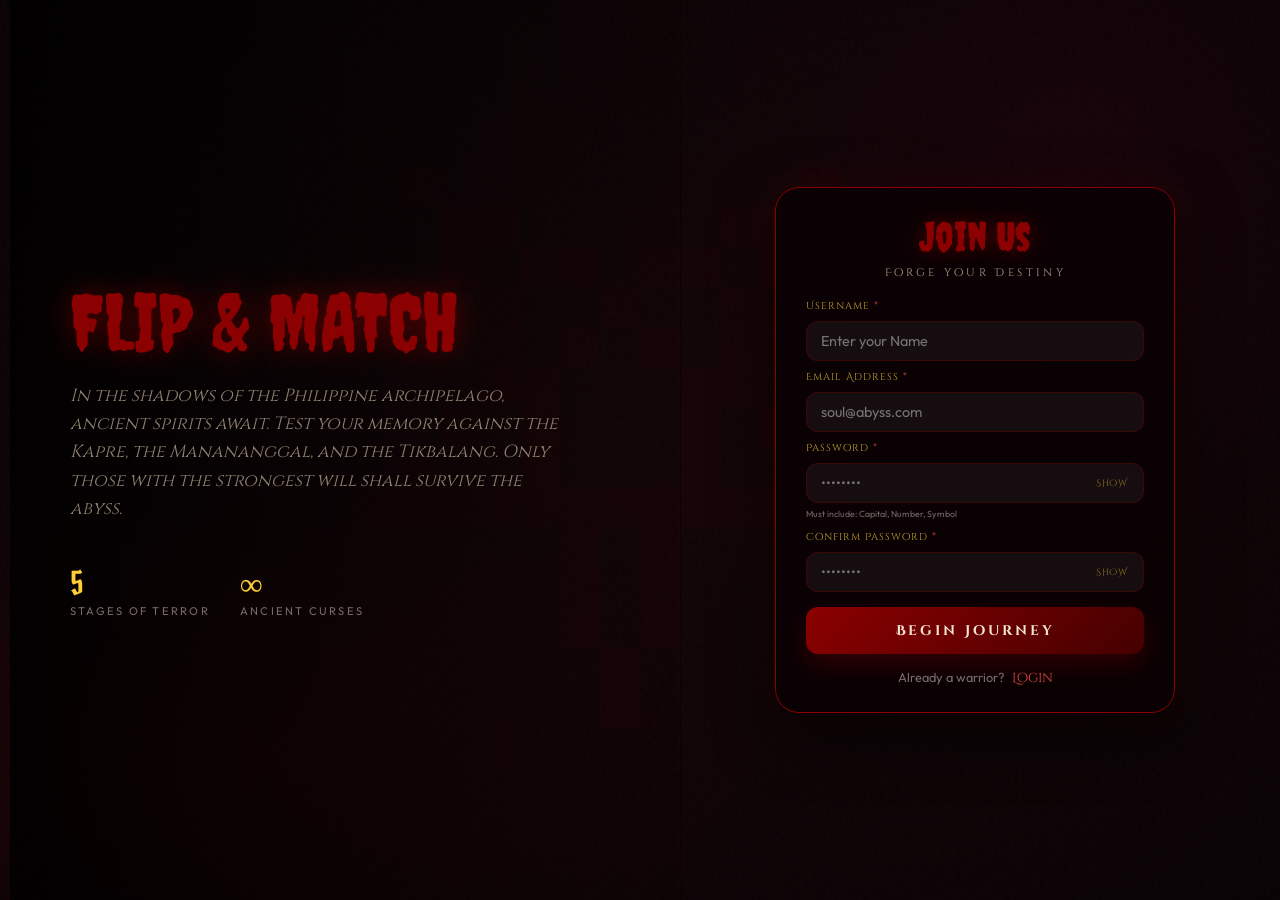
==== commit ed65c96a: "update PWA/Security" ====
--- a/auth.html
+++ b/auth.html
@@ -1,11 +1,14 @@
 <!DOCTYPE html>
 <html lang="en">
+
 <head>
     <meta charset="UTF-8">
     <meta name="viewport" content="width=device-width, initial-scale=1.0">
     <title>FLIP & MATCH — Authentication</title>
     <link rel="stylesheet" href="style.css">
-    <link href="https://fonts.googleapis.com/css2?family=Cinzel+Decorative:wght@400;700;900&family=Cinzel:wght@400;600;700&family=Creepster&family=Pirata+One&family=Outfit:wght@300;400;600&display=swap" rel="stylesheet">
+    <link
+        href="https://fonts.googleapis.com/css2?family=Cinzel+Decorative:wght@400;700;900&family=Cinzel:wght@400;600;700&family=Creepster&family=Pirata+One&family=Outfit:wght@300;400;600&display=swap"
+        rel="stylesheet">
     <style>
         body {
             display: flex;
@@ -27,12 +30,13 @@
         }
 
         .left-panel {
-            display: none; /* Hidden on mobile */
+            display: none;
+            /* Hidden on mobile */
             flex: 1;
             flex-direction: column;
             justify-content: center;
             padding: 60px;
-            background: linear-gradient(to right, rgba(0,0,0,0.8), transparent);
+            background: linear-gradient(to right, rgba(0, 0, 0, 0.8), transparent);
             border-right: 1px solid rgba(139, 0, 0, 0.1);
             position: relative;
             overflow: hidden;
@@ -118,8 +122,15 @@
         }
 
         @keyframes cardAppear {
-            from { opacity: 0; transform: translateY(30px) scale(0.95); }
-            to { opacity: 1; transform: translateY(0) scale(1); }
+            from {
+                opacity: 0;
+                transform: translateY(30px) scale(0.95);
+            }
+
+            to {
+                opacity: 1;
+                transform: translateY(0) scale(1);
+            }
         }
 
         .auth-logo {
@@ -235,14 +246,24 @@
         .toggle-password {
             position: absolute;
             right: 12px;
-            top: 22px;
+            top: 50%;
             transform: translateY(-50%);
             background: none;
             border: none;
-            color: var(--ash);
+            color: var(--gold-dim);
             cursor: pointer;
-            font-size: 1.1rem;
+            font-size: 0.55rem;
+            font-family: 'Cinzel Decorative', serif;
+            text-transform: uppercase;
+            letter-spacing: 0.05em;
             padding: 5px;
+            opacity: 0.7;
+            transition: opacity 0.2s;
+        }
+
+        .toggle-password:hover {
+            opacity: 1;
+            color: var(--gold);
         }
 
         .error-msg {
@@ -276,26 +297,32 @@
         }
 
         @keyframes rotate {
-            from { transform: rotate(0deg); }
-            to { transform: rotate(360deg); }
+            from {
+                transform: rotate(0deg);
+            }
+
+            to {
+                transform: rotate(360deg);
+            }
         }
     </style>
 </head>
+
 <body>
     <div class="bg-pentagram">⛧</div>
     <div class="drops" id="drops"></div>
-    
+
     <div class="main-container">
         <!-- LEFT PANEL: Brand & Cinematic Content -->
         <div class="left-panel">
             <div class="brand-section">
                 <div class="brand-title">FLIP & MATCH</div>
                 <p class="brand-lore">
-                    In the shadows of the Philippine archipelago, ancient spirits await. 
-                    Test your memory against the Kapre, the Manananggal, and the Tikbalang. 
+                    In the shadows of the Philippine archipelago, ancient spirits await.
+                    Test your memory against the Kapre, the Manananggal, and the Tikbalang.
                     Only those with the strongest will shall survive the abyss.
                 </p>
-                
+
                 <div class="brand-stats">
                     <div class="stat-item">
                         <span class="stat-val">5</span>
@@ -312,97 +339,141 @@
         <!-- RIGHT PANEL: Authentication -->
         <div class="right-panel">
             <div class="auth-wrapper">
-        <!-- LOGIN PANEL -->
-        <form id="loginPanel" class="auth-card" style="display: none;" onsubmit="handleLoginAction(event)">
-            <div class="auth-logo">Flip & Match</div>
-            <div class="auth-subtitle">Enter the Darkness</div>
-            
-            <div class="form-group">
-                <label class="form-label">Username or Email <span style="color:var(--blood-bright)">*</span></label>
-                <div class="input-container">
-                    <input type="text" id="loginIdentifier" class="auth-input" placeholder="Your identity..." required>
-                </div>
-                <span class="error-msg">This field is required warrior!</span>
-            </div>
-            
-            <div class="form-group">
-                <label class="form-label">Password <span style="color:var(--blood-bright)">*</span></label>
-                <div class="input-container">
-                    <input type="password" id="loginPassword" class="auth-input" placeholder="••••••••" required>
-                    <button type="button" class="toggle-password" onclick="togglePass('loginPassword', this)">👁️</button>
-                </div>
-                <span class="error-msg">Speak the secret word! (Required)</span>
-            </div>
-            
-            <div class="form-group" style="margin-top: -10px; margin-bottom: 25px;">
-                <span class="auth-link" style="font-size: 0.65rem; opacity: 0.8;" onclick="handleForgotPass()">Forgot Password?</span>
-            </div>
-            
-            <button type="submit" class="auth-btn-main">Login to Battle</button>
-            
-            <div class="auth-switch">
-                New to the abyss? <span class="auth-link" onclick="toggleAuth('register')">Create Account</span>
-            </div>
-        </form>
-
-        <!-- REGISTER PANEL -->
-        <form id="registerPanel" class="auth-card" onsubmit="handleRegisterAction(event)">
-            <div class="auth-logo">Join Us</div>
-            <div class="auth-subtitle">Forge your Destiny</div>
-            
-            <div class="form-group">
-                <label class="form-label">Username <span style="color:var(--blood-bright)">*</span></label>
-                <div class="input-container">
-                    <input type="text" id="regUsername" class="auth-input" placeholder="Enter your Name" required>
-                </div>
-                <span class="error-msg">You must have a name to survive.</span>
-            </div>
-            
-            <div class="form-group">
-                <label class="form-label">Email Address <span style="color:var(--blood-bright)">*</span></label>
-                <div class="input-container">
-                    <input type="email" id="regEmail" class="auth-input" placeholder="soul@abyss.com" required>
-                </div>
-                <span class="error-msg">A soul needs an email address.</span>
-            </div>
-            
-            <div class="form-group">
-                <label class="form-label">Password <span style="color:var(--blood-bright)">*</span></label>
-                <div class="input-container">
-                    <input type="password" id="regPassword" class="auth-input" placeholder="••••••••" required>
-                    <button type="button" class="toggle-password" onclick="togglePass('regPassword', this)">👁️</button>
-                </div>
-                <div id="pwRequirements" style="font-size: 0.55rem; color: var(--ash); margin-top: 5px; line-height: 1.4;">
-                    Must include: <span id="reqCap">Capital</span>, <span id="reqNum">Number</span>, <span id="reqSym">Symbol</span>
-                </div>
-                <span class="error-msg">Password is required!</span>
-            </div>
-
-            <div class="form-group">
-                <label class="form-label">Confirm Password <span style="color:var(--blood-bright)">*</span></label>
-                <div class="input-container">
-                    <input type="password" id="regPasswordConfirm" class="auth-input" placeholder="••••••••" required>
-                    <button type="button" class="toggle-password" onclick="togglePass('regPasswordConfirm', this)">👁️</button>
-                </div>
-                <span class="error-msg">Please confirm your password.</span>
-            </div>
-            
-            <button type="submit" class="auth-btn-main">Begin Journey</button>
-            
-            <div class="auth-switch">
-                Already a warrior? <span class="auth-link" onclick="toggleAuth('login')">Login</span>
-            </div>
-        </form>
+                <!-- LOGIN PANEL -->
+                <form id="loginPanel" class="auth-card" style="display: none;" onsubmit="handleLoginAction(event)">
+                    <div class="auth-logo">Flip & Match</div>
+                    <div class="auth-subtitle">Enter the Darkness</div>
+
+                    <div class="form-group">
+                        <label class="form-label">Username or Email <span
+                                style="color:var(--blood-bright)">*</span></label>
+                        <div class="input-container">
+                            <input type="text" id="loginIdentifier" class="auth-input" placeholder="Your identity..."
+                                required>
+                        </div>
+                        <span class="error-msg">This field is required warrior!</span>
+                    </div>
+
+                    <div class="form-group">
+                        <label class="form-label">Password <span style="color:var(--blood-bright)">*</span></label>
+                        <div class="input-container">
+                            <input type="password" id="loginPassword" class="auth-input" placeholder="••••••••"
+                                required>
+                            <button type="button" class="toggle-password"
+                                onclick="togglePass('loginPassword', this)">Show</button>
+                        </div>
+                        <span class="error-msg">Speak the secret word! (Required)</span>
+                    </div>
+
+                    <div class="form-group" style="margin-top: -10px; margin-bottom: 25px;">
+                        <span class="auth-link" style="font-size: 0.65rem; opacity: 0.8;"
+                            onclick="handleForgotPass()">Forgot Password?</span>
+                    </div>
+
+                    <button type="submit" class="auth-btn-main">Login to Battle</button>
+
+                    <div class="auth-switch">
+                        New to the abyss? <span class="auth-link" onclick="toggleAuth('register')">Create Account</span>
+                    </div>
+                </form>
+
+                <!-- REGISTER PANEL -->
+                <form id="registerPanel" class="auth-card" onsubmit="handleRegisterAction(event)">
+                    <div class="auth-logo">Join Us</div>
+                    <div class="auth-subtitle">Forge your Destiny</div>
+
+                    <div class="form-group">
+                        <label class="form-label">Username <span style="color:var(--blood-bright)">*</span></label>
+                        <div class="input-container">
+                            <input type="text" id="regUsername" class="auth-input" placeholder="Enter your Name"
+                                required>
+                        </div>
+                        <span class="error-msg">You must have a name to survive.</span>
+                    </div>
+
+                    <div class="form-group">
+                        <label class="form-label">Email Address <span style="color:var(--blood-bright)">*</span></label>
+                        <div class="input-container">
+                            <input type="email" id="regEmail" class="auth-input" placeholder="soul@abyss.com" required>
+                        </div>
+                        <span class="error-msg">A soul needs an email address.</span>
+                    </div>
+
+                    <div class="form-group">
+                        <label class="form-label">Password <span style="color:var(--blood-bright)">*</span></label>
+                        <div class="input-container">
+                            <input type="password" id="regPassword" class="auth-input" placeholder="••••••••" required>
+                            <button type="button" class="toggle-password"
+                                onclick="togglePass('regPassword', this)">Show</button>
+                        </div>
+                        <div id="pwRequirements"
+                            style="font-size: 0.55rem; color: var(--ash); margin-top: 5px; line-height: 1.4;">
+                            Must include: <span id="reqCap">Capital</span>, <span id="reqNum">Number</span>, <span
+                                id="reqSym">Symbol</span>
+                        </div>
+                        <span class="error-msg">Password is required!</span>
+                    </div>
+
+                    <div class="form-group">
+                        <label class="form-label">Confirm Password <span
+                                style="color:var(--blood-bright)">*</span></label>
+                        <div class="input-container">
+                            <input type="password" id="regPasswordConfirm" class="auth-input" placeholder="••••••••"
+                                required>
+                            <button type="button" class="toggle-password"
+                                onclick="togglePass('regPasswordConfirm', this)">Show</button>
+                        </div>
+                        <span class="error-msg">Please confirm your password.</span>
+                    </div>
+
+                    <button type="submit" class="auth-btn-main">Begin Journey</button>
+
+                    <div class="auth-switch">
+                        Already a warrior? <span class="auth-link" onclick="toggleAuth('login')">Login</span>
+                    </div>
+                </form>
             </div> <!-- End of auth-wrapper -->
         </div> <!-- End of right-panel -->
     </div> <!-- End of main-container -->
 
+    <!-- LOADING OVERLAY -->
+    <div id="loadingOverlay" style="display: none; position: fixed; top: 0; left: 0; width: 100%; height: 100%; background: #0a0204; z-index: 9999; flex-direction: column; justify-content: center; align-items: center; color: var(--blood);">
+        <style>
+            .aswang-walk {
+                font-size: 5rem;
+                display: inline-block;
+                animation: walk 0.8s infinite alternate ease-in-out;
+                filter: drop-shadow(0 0 20px rgba(139,0,0,0.8));
+            }
+            @keyframes walk {
+                0% { transform: translateY(0) scale(1) rotate(-5deg); }
+                100% { transform: translateY(-20px) scale(1.1) rotate(5deg); }
+            }
+            .loading-text {
+                font-family: 'Cinzel Decorative', serif;
+                font-size: 1.2rem;
+                color: var(--bone);
+                margin-top: 30px;
+                letter-spacing: 0.3em;
+                animation: pulse 1.5s infinite;
+            }
+            @keyframes pulse {
+                0% { opacity: 0.3; }
+                50% { opacity: 1; text-shadow: 0 0 10px rgba(255,68,68,0.5); }
+                100% { opacity: 0.3; }
+            }
+        </style>
+        <div class="aswang-walk">🦇</div>
+        <div class="loading-text">ENTERING THE ABYSS...</div>
+    </div>
+
     <script src="api.js"></script>
+    <script src="pwa.js"></script>
     <script>
         function toggleAuth(mode) {
             const login = document.getElementById('loginPanel');
             const register = document.getElementById('registerPanel');
-            
+
             if (mode === 'register') {
                 login.style.display = 'none';
                 register.style.display = 'block';
@@ -416,22 +487,22 @@
             const input = document.getElementById(id);
             if (input.type === 'password') {
                 input.type = 'text';
-                btn.textContent = '🙈';
+                btn.textContent = 'Hide';
             } else {
                 input.type = 'password';
-                btn.textContent = '👁️';
+                btn.textContent = 'Show';
             }
         }
 
         async function handleLoginAction(e) {
             if (e) e.preventDefault();
-            
+
             // Clear previous errors
             document.querySelectorAll('.form-group').forEach(g => g.classList.remove('invalid'));
 
             const id = document.getElementById('loginIdentifier').value;
             const pass = document.getElementById('loginPassword').value;
-            
+
             let hasError = false;
             if (!id) {
                 document.getElementById('loginIdentifier').closest('.form-group').classList.add('invalid');
@@ -443,19 +514,27 @@
             }
 
             if (hasError) return;
-            
+
             const btn = document.querySelector('#loginPanel .auth-btn-main');
             btn.disabled = true;
             btn.textContent = 'Verifying...';
-            
+
             const result = await gameAPI.login(id, pass);
-            
+
             if (result.success) {
                 // Clear old game data to ensure fresh start for new user
                 localStorage.removeItem('flipmatch_progress');
                 localStorage.removeItem('flipmatch_stats');
                 localStorage.removeItem('flipmatch_inventory');
-                window.location.href = 'index.html';
+                
+                // Show loading screen
+                document.getElementById('loadingOverlay').style.display = 'flex';
+                btn.textContent = 'Summoning...';
+                
+                // 3-second delay before entering dashboard
+                setTimeout(() => {
+                    window.location.href = 'dashboard.html';
+                }, 3000);
             } else {
                 alert(result.error);
                 btn.disabled = false;
@@ -473,7 +552,7 @@
             const email = document.getElementById('regEmail').value;
             const pass = document.getElementById('regPassword').value;
             const confirmPass = document.getElementById('regPasswordConfirm').value;
-            
+
             let hasError = false;
             if (!user) {
                 document.getElementById('regUsername').closest('.form-group').classList.add('invalid');
@@ -508,19 +587,19 @@
                 alert('Password must contain at least one capital letter, one number, and one symbol.');
                 return;
             }
-            
+
             const btn = document.querySelector('#registerPanel .auth-btn-main');
             btn.disabled = true;
             btn.textContent = 'Creating...';
-            
+
             const result = await gameAPI.register(user, email, pass);
-            
+
             if (result.success) {
                 // Clear old game data for new warrior
                 localStorage.removeItem('flipmatch_progress');
                 localStorage.removeItem('flipmatch_stats');
                 localStorage.removeItem('flipmatch_inventory');
-                
+
                 alert('Registration successful! Please login to start your journey.');
                 btn.disabled = false;
                 btn.textContent = 'Begin Journey';
@@ -537,7 +616,7 @@
         }
 
         // Real-time validation feedback
-        document.getElementById('regPassword').addEventListener('input', function(e) {
+        document.getElementById('regPassword').addEventListener('input', function (e) {
             const v = e.target.value;
             document.getElementById('reqCap').style.color = /[A-Z]/.test(v) ? '#2ecc71' : 'var(--ash)';
             document.getElementById('reqNum').style.color = /[0-9]/.test(v) ? '#2ecc71' : 'var(--ash)';
@@ -546,28 +625,29 @@
 
         // Auto redirect if already logged in
         if (gameAPI.isAuthenticated()) {
-            window.location.href = 'index.html';
+            window.location.href = 'dashboard.html';
         }
 
         // Atmospheric Drops
-        function spawnDrops(){
-            const c=document.getElementById('drops');
+        function spawnDrops() {
+            const c = document.getElementById('drops');
             if (!c) return;
             c.innerHTML = '';
-            const syms=['🩸','·','∘','⛧','✦','*','♱'];
-            for(let i=0;i<35;i++){
-                const d=document.createElement('div');
-                d.className='drop'; d.textContent=syms[Math.floor(Math.random()*syms.length)];
-                d.style.left=Math.random()*100+'vw';
-                d.style.fontSize=(0.4+Math.random()*0.9)+'rem';
-                d.style.animationDuration=(12+Math.random()*18)+'s';
-                d.style.animationDelay='-'+(Math.random()*15)+'s';
+            const syms = ['🩸', '·', '∘', '⛧', '✦', '*', '♱'];
+            for (let i = 0; i < 35; i++) {
+                const d = document.createElement('div');
+                d.className = 'drop'; d.textContent = syms[Math.floor(Math.random() * syms.length)];
+                d.style.left = Math.random() * 100 + 'vw';
+                d.style.fontSize = (0.4 + Math.random() * 0.9) + 'rem';
+                d.style.animationDuration = (12 + Math.random() * 18) + 's';
+                d.style.animationDelay = '-' + (Math.random() * 15) + 's';
                 const colors = ['rgba(180,0,0,0.4)', 'rgba(220,50,50,0.3)', 'rgba(120,120,120,0.3)'];
-                d.style.color=colors[Math.floor(Math.random()*colors.length)];
+                d.style.color = colors[Math.floor(Math.random() * colors.length)];
                 c.appendChild(d);
             }
         }
         window.addEventListener('DOMContentLoaded', spawnDrops);
     </script>
 </body>
-</html>
+
+</html>
--- a/style.css
+++ b/style.css
@@ -903,6 +903,11 @@
 .fighter.enemy .fighter-avatar img {
   border: 2px solid var(--ai-clr);
   box-shadow: 0 0 12px rgba(231,76,60,0.4), 0 0 4px rgba(0,0,0,0.8);
+  /* Ginawang mas malaki ang kalaban */
+  width: clamp(100px, 20vw, 160px);
+  height: clamp(100px, 20vw, 160px);
+  transform: scale(1.05);
+  transition: all 0.3s ease;
 }
 
 /* Avatar hit flash */
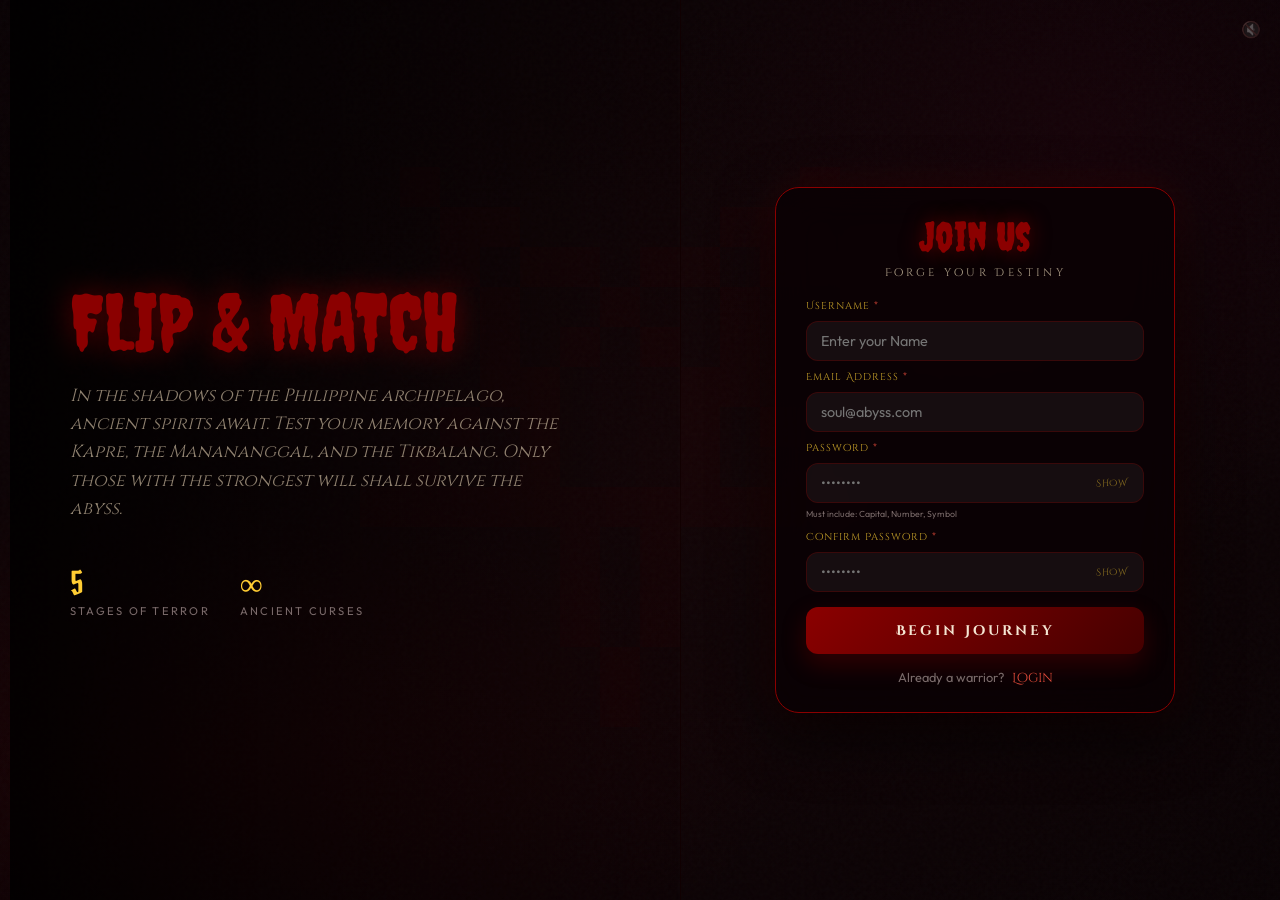
==== commit 31c4c48e: "Update music/images/buttons" ====
--- a/auth.html
+++ b/auth.html
@@ -305,10 +305,46 @@
                 transform: rotate(360deg);
             }
         }
+
+        .auth-volume-btn {
+            position: fixed;
+            top: 15px;
+            right: 15px;
+            background: none;
+            border: none;
+            color: var(--bone);
+            font-size: 1rem;
+            cursor: pointer;
+            z-index: 1000;
+            transition: all 0.3s ease;
+            width: 28px;
+            height: 28px;
+            display: flex;
+            align-items: center;
+            justify-content: center;
+            opacity: 0.45;
+            filter: grayscale(0.7) brightness(0.7);
+        }
+        .auth-volume-btn:hover {
+            transform: scale(1.1);
+            opacity: 0.9;
+            filter: grayscale(0) brightness(1.1) drop-shadow(0 0 6px #ffcc33);
+        }
+        @keyframes pulseGlow {
+            0% { transform: scale(1); opacity: 0.35; filter: grayscale(0.7) brightness(0.6) drop-shadow(0 0 1px rgba(255, 0, 0, 0.3)); }
+            50% { transform: scale(1.08); opacity: 0.7; filter: grayscale(0.4) brightness(0.8) drop-shadow(0 0 6px rgba(255, 0, 0, 0.7)); }
+            100% { transform: scale(1); opacity: 0.35; filter: grayscale(0.7) brightness(0.6) drop-shadow(0 0 1px rgba(255, 0, 0, 0.3)); }
+        }
+        .auth-volume-btn.pulsing {
+            animation: pulseGlow 1.8s infinite ease-in-out;
+        }
     </style>
 </head>
 
 <body>
+    <!-- Sound Toggle Button -->
+    <button id="authVolumeBtn" class="auth-volume-btn pulsing" onclick="toggleAuthMusic()">🔇</button>
+
     <div class="bg-pentagram">⛧</div>
     <div class="drops" id="drops"></div>
 
@@ -522,6 +558,16 @@
             const result = await gameAPI.login(id, pass);
 
             if (result.success) {
+                // Keep the ambient welcome music playing at a slightly lower backing volume during loading
+                if (typeof authMusic !== 'undefined') {
+                    try { authMusic.volume = 0.22; } catch(err) {}
+                }
+                
+                // Play procedural bat screech & horror swoop sound effect
+                if (typeof playSpookyTransitionSound === 'function') {
+                    playSpookyTransitionSound();
+                }
+
                 // Clear old game data to ensure fresh start for new user
                 localStorage.removeItem('flipmatch_progress');
                 localStorage.removeItem('flipmatch_stats');
@@ -647,6 +693,147 @@
             }
         }
         window.addEventListener('DOMContentLoaded', spawnDrops);
+
+        // Immersive Welcome Soundtrack for Authentication Screen
+        const authMusic = new Audio('audio/welcome.mp3');
+        authMusic.loop = true;
+        authMusic.volume = 0.45; // Subtle background level
+
+        const playAuthMusic = () => {
+            try {
+                authMusic.play().then(() => {
+                    const btn = document.getElementById('authVolumeBtn');
+                    if (btn) {
+                        btn.textContent = '🔊';
+                        btn.classList.remove('pulsing');
+                    }
+                }).catch(error => {
+                    registerAuthFallback();
+                });
+            } catch (err) {
+                registerAuthFallback();
+            }
+        };
+
+        const registerAuthFallback = () => {
+            const btn = document.getElementById('authVolumeBtn');
+            if (btn) btn.classList.add('pulsing');
+
+            const playOnGesture = () => {
+                try {
+                    authMusic.play().then(() => {
+                        if (btn) {
+                            btn.textContent = '🔊';
+                            btn.classList.remove('pulsing');
+                        }
+                    }).catch(e => console.warn('Gesture play blocked:', e));
+                } catch (e) {}
+            };
+            document.addEventListener('click', playOnGesture, { once: true });
+            document.addEventListener('touchstart', playOnGesture, { once: true });
+        };
+
+        // Attempt playback on load
+        playAuthMusic();
+
+        // Procedural Audio: Atmospheric Chilling Wind, Abyssal Sub-Boom, and Folklore Spirit Wail
+        function playSpookyTransitionSound() {
+            try {
+                const AC = window.AudioContext || window.webkitAudioContext;
+                const ctx = new AC();
+                if (ctx.state === 'suspended') {
+                    ctx.resume().catch(() => {});
+                }
+                
+                // 1. Ghostly Howling Void (White Noise sweep)
+                const bufferSize = ctx.sampleRate * 3.0; // 3 seconds
+                const buffer = ctx.createBuffer(1, bufferSize, ctx.sampleRate);
+                const data = buffer.getChannelData(0);
+                for (let i = 0; i < bufferSize; i++) {
+                    data[i] = Math.random() * 2 - 1;
+                }
+                const noiseNode = ctx.createBufferSource();
+                noiseNode.buffer = buffer;
+
+                const noiseFilter = ctx.createBiquadFilter();
+                noiseFilter.type = 'bandpass';
+                noiseFilter.Q.setValueAtTime(12, ctx.currentTime);
+                noiseFilter.frequency.setValueAtTime(350, ctx.currentTime);
+                noiseFilter.frequency.exponentialRampToValueAtTime(950, ctx.currentTime + 1.0);
+                noiseFilter.frequency.exponentialRampToValueAtTime(250, ctx.currentTime + 3.0);
+
+                const noiseGain = ctx.createGain();
+                noiseGain.gain.setValueAtTime(0.01, ctx.currentTime);
+                noiseGain.gain.linearRampToValueAtTime(0.24, ctx.currentTime + 0.4);
+                noiseGain.gain.exponentialRampToValueAtTime(0.001, ctx.currentTime + 3.0);
+
+                noiseNode.connect(noiseFilter);
+                noiseFilter.connect(noiseGain);
+                noiseGain.connect(ctx.destination);
+                noiseNode.start();
+
+                // 2. Sub-bass Portal Slam (Deep Cinematic Impact)
+                const subOsc = ctx.createOscillator();
+                subOsc.type = 'sine';
+                subOsc.frequency.setValueAtTime(75, ctx.currentTime);
+                subOsc.frequency.exponentialRampToValueAtTime(22, ctx.currentTime + 2.0);
+
+                const subGain = ctx.createGain();
+                subGain.gain.setValueAtTime(0.001, ctx.currentTime);
+                subGain.gain.linearRampToValueAtTime(0.45, ctx.currentTime + 0.12);
+                subGain.gain.exponentialRampToValueAtTime(0.001, ctx.currentTime + 3.0);
+
+                subOsc.connect(subGain);
+                subGain.connect(ctx.destination);
+                subOsc.start();
+                subOsc.stop(ctx.currentTime + 3.0);
+
+                // 3. Spooky Folklore Spirit Wail (Hollow Haunting Moan)
+                const ghostOsc = ctx.createOscillator();
+                ghostOsc.type = 'triangle';
+                ghostOsc.frequency.setValueAtTime(180, ctx.currentTime);
+                ghostOsc.frequency.linearRampToValueAtTime(320, ctx.currentTime + 0.7);
+                ghostOsc.frequency.exponentialRampToValueAtTime(70, ctx.currentTime + 2.8);
+
+                const ghostFilter = ctx.createBiquadFilter();
+                ghostFilter.type = 'lowpass';
+                ghostFilter.frequency.setValueAtTime(550, ctx.currentTime);
+
+                const ghostGain = ctx.createGain();
+                ghostGain.gain.setValueAtTime(0.001, ctx.currentTime);
+                ghostGain.gain.linearRampToValueAtTime(0.12, ctx.currentTime + 0.5);
+                ghostGain.gain.exponentialRampToValueAtTime(0.001, ctx.currentTime + 2.8);
+
+                ghostOsc.connect(ghostFilter);
+                ghostFilter.connect(ghostGain);
+                ghostGain.connect(ctx.destination);
+                ghostOsc.start();
+                ghostOsc.stop(ctx.currentTime + 2.8);
+
+            } catch (e) {
+                console.warn('[Audio] Failed to build procedural sound:', e);
+            }
+        }
+
+        function toggleAuthMusic() {
+            const btn = document.getElementById('authVolumeBtn');
+            if (!authMusic) return;
+            try {
+                if (authMusic.paused) {
+                    authMusic.play().then(() => {
+                        if (btn) {
+                            btn.textContent = '🔊';
+                            btn.classList.remove('pulsing');
+                        }
+                    }).catch(e => console.log(e));
+                } else {
+                    authMusic.pause();
+                    if (btn) {
+                        btn.textContent = '🔇';
+                    }
+                }
+            } catch(e) {}
+        }
     </script>
 </body>
 
--- a/style.css
+++ b/style.css
@@ -885,8 +885,8 @@
 }
 
 .fighter-avatar img {
-  width: clamp(85px, 16vw, 130px);
-  height: clamp(85px, 16vw, 130px);
+  width: clamp(95px, 18vw, 140px);
+  height: clamp(95px, 18vw, 140px);
   object-fit: cover;
   object-position: center top;
   border-radius: 10px;
@@ -903,10 +903,6 @@
 .fighter.enemy .fighter-avatar img {
   border: 2px solid var(--ai-clr);
   box-shadow: 0 0 12px rgba(231,76,60,0.4), 0 0 4px rgba(0,0,0,0.8);
-  /* Ginawang mas malaki ang kalaban */
-  width: clamp(100px, 20vw, 160px);
-  height: clamp(100px, 20vw, 160px);
-  transform: scale(1.05);
   transition: all 0.3s ease;
 }
 
